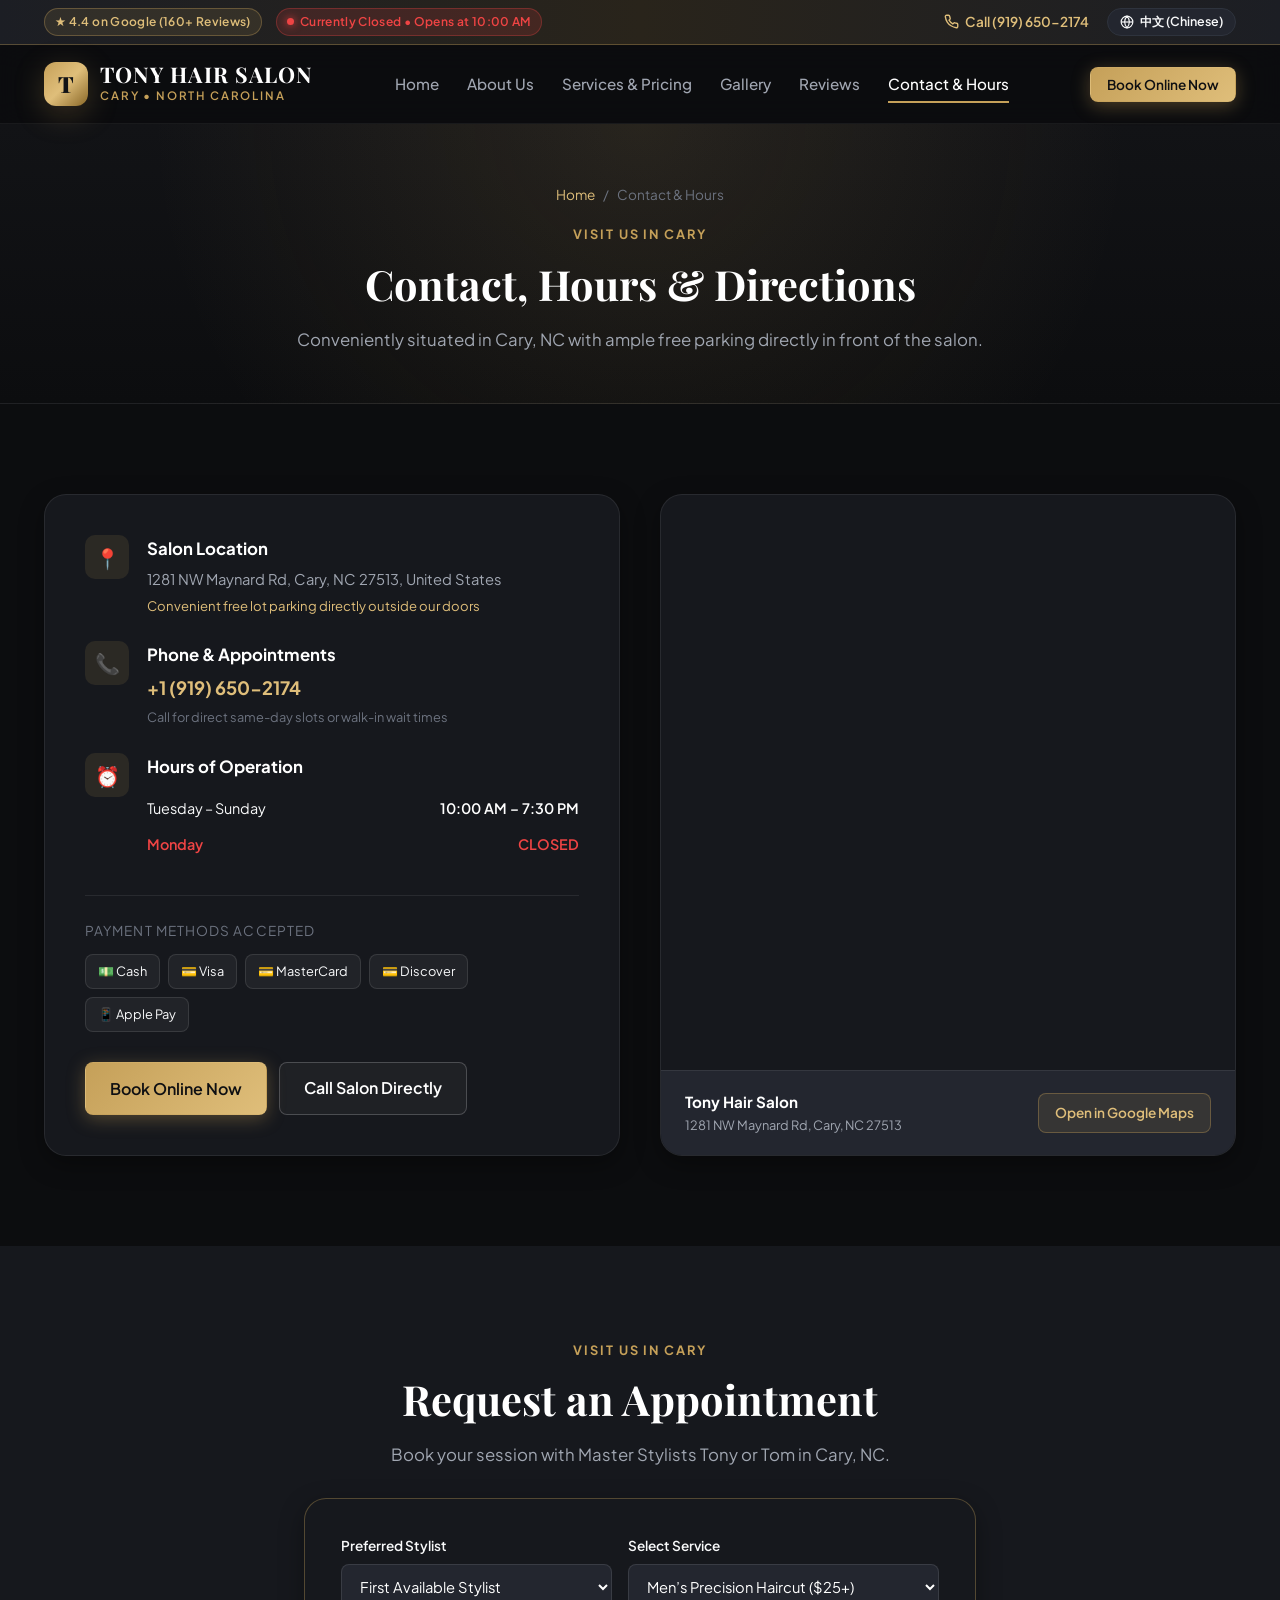
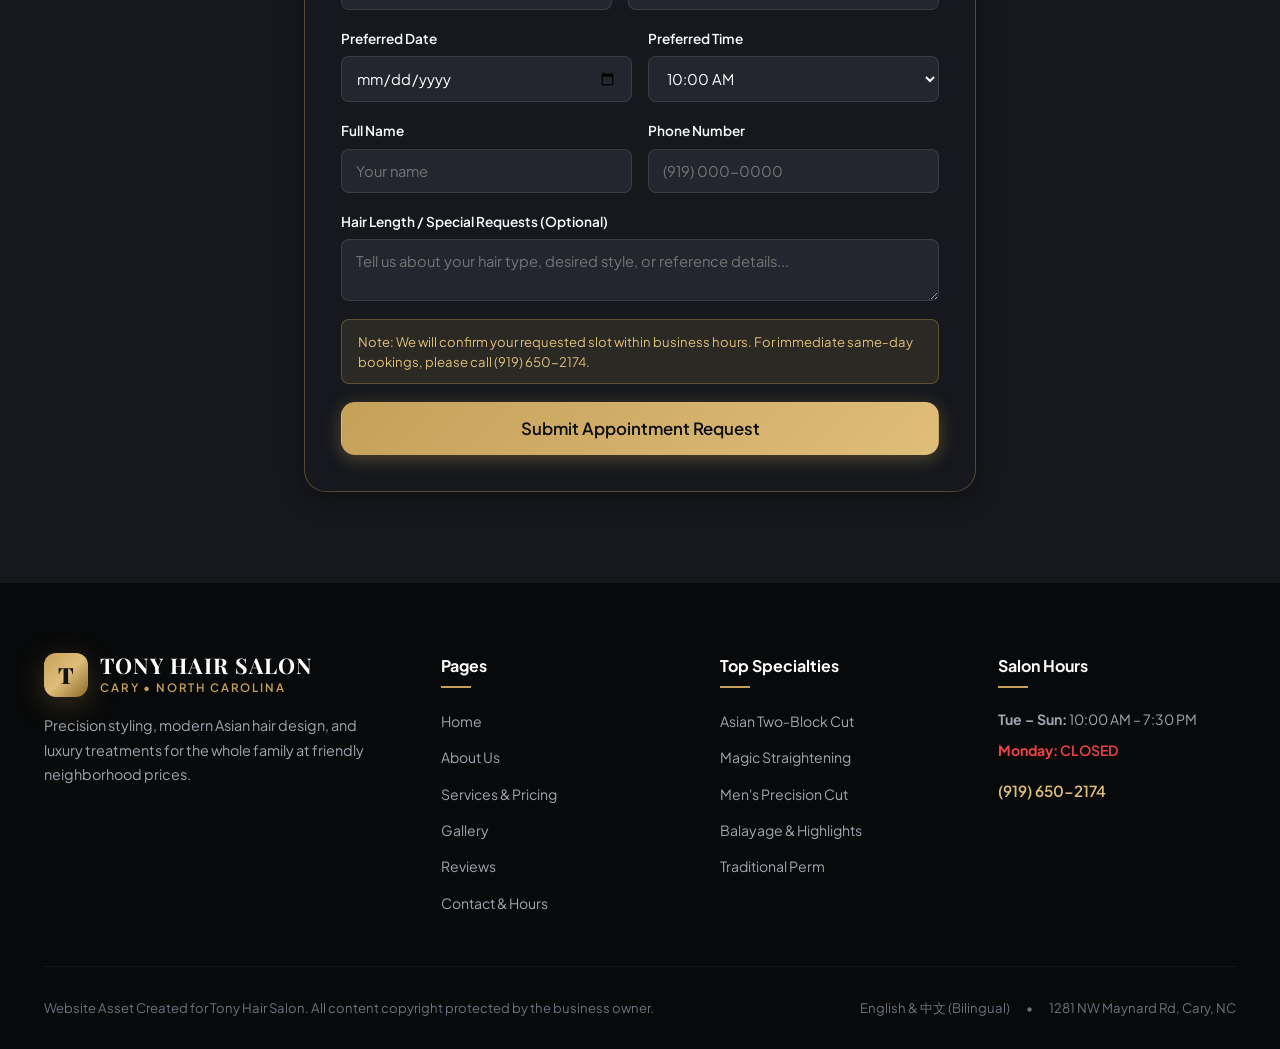
==== contact.html @ cad19a23 "feat: complete multi-page bilingual website with clean URLs, 3D social proof, and 158 Google reviews" ====
<!DOCTYPE html>
<html lang="en">
<head>
  <meta charset="UTF-8">
  <meta name="viewport" content="width=device-width, initial-scale=1.0, maximum-scale=5.0">
  <title>Contact, Hours & Directions | Tony Hair Salon | Cary, NC | 联系我们</title>
  <meta name="description" content="Visit Tony Hair Salon at 1281 NW Maynard Rd, Cary, NC. Open Tuesday-Sunday 10am-7:30pm. Interactive map, phone (919) 650-2174, directions and booking.">
  <link rel="icon" href="data:image/svg+xml,<svg xmlns='http://www.w3.org/2000/svg' viewBox='0 0 100 100'><rect width='100' height='100' rx='22' fill='%23121316'/><text x='50%' y='64%' font-family='Georgia, serif' font-size='56' font-weight='bold' fill='%23c5a059' text-anchor='middle'>T</text></svg>">
  <link rel="preconnect" href="https://fonts.googleapis.com">
  <link rel="preconnect" href="https://fonts.gstatic.com" crossorigin>
  <link href="https://fonts.googleapis.com/css2?family=Playfair+Display:ital,wght@0,600;0,700;0,800;1,600&family=Plus+Jakarta+Sans:wght@400;500;600;700;800&display=swap" rel="stylesheet">
  <link rel="stylesheet" href="styles.css">
</head>
<body>

  <!-- Top Announcement Bar -->
  <aside class="announcement-bar" aria-label="Business Announcements and Live Status">
    <div class="container announcement-content">
      <div class="announcement-left">
        <a href="reviews" class="badge-pill badge-gold" data-i18n="top_badge">★ 4.4 on Google (160+ Reviews)</a>
        <span id="liveHoursBadge" class="badge-pill badge-open">
          <span class="status-dot"></span> <span data-i18n="status_open">Open Today until 7:30 PM</span>
        </span>
      </div>
      <div class="announcement-right">
        <a href="tel:9196502174" class="phone-quicklink">
          <svg width="15" height="15" viewBox="0 0 24 24" fill="none" stroke="currentColor" stroke-width="2.2"><path d="M22 16.92v3a2 2 0 0 1-2.18 2 19.79 19.79 0 0 1-8.63-3.07 19.5 19.5 0 0 1-6-6 19.79 19.79 0 0 1-3.07-8.67A2 2 0 0 1 4.11 2h3a2 2 0 0 1 2 1.72 12.84 12.84 0 0 0 .7 2.81 2 2 0 0 1-.45 2.11L8.09 9.91a16 16 0 0 0 6 6l1.27-1.27a2 2 0 0 1 2.11-.45 12.84 12.84 0 0 0 2.81.7A2 2 0 0 1 22 16.92z"></path></svg>
          <span data-i18n="call_us">Call (919) 650-2174</span>
        </a>
        <button id="langToggleBtn" class="lang-switch" aria-label="Switch Language Between English and Chinese">
          <svg width="14" height="14" viewBox="0 0 24 24" fill="none" stroke="currentColor" stroke-width="2"><circle cx="12" cy="12" r="10"></circle><line x1="2" y1="12" x2="22" y2="12"></line><path d="M12 2a15.3 15.3 0 0 1 4 10 15.3 15.3 0 0 1-4 10 15.3 15.3 0 0 1-4-10 15.3 15.3 0 0 1 4-10z"></path></svg>
          <span data-i18n="lang_btn">中文 (Chinese)</span>
        </button>
      </div>
    </div>
  </aside>

  <!-- Site Header -->
  <header class="site-header">
    <div class="container header-inner">
      <a href="/" class="logo" aria-label="Tony Hair Salon Homepage">
        <div class="logo-symbol">T</div>
        <div class="logo-text">
          <span class="logo-title">Tony Hair Salon</span>
          <span>Cary • North Carolina</span>
        </div>
      </a>

      <nav id="mainNav" class="main-nav" aria-label="Main Navigation">
        <a href="/" class="nav-link" data-i18n="nav_home">Home</a>
        <a href="about" class="nav-link" data-i18n="nav_about">About Us</a>
        <a href="services" class="nav-link" data-i18n="nav_services">Services & Pricing</a>
        <a href="gallery" class="nav-link" data-i18n="nav_gallery">Gallery</a>
        <a href="reviews" class="nav-link" data-i18n="nav_reviews">Reviews</a>
        <a href="contact" class="nav-link current" data-i18n="nav_contact">Contact & Hours</a>
      </nav>

      <div class="header-actions">
        <button class="btn btn-primary btn-sm" onclick="openBookingModal()" data-i18n="btn_book_online">
          Book Online Now
        </button>
        <button id="mobileToggleBtn" class="mobile-toggle" aria-label="Toggle Mobile Menu">
          <svg width="24" height="24" viewBox="0 0 24 24" fill="none" stroke="currentColor" stroke-width="2"><line x1="3" y1="12" x2="21" y2="12"></line><line x1="3" y1="6" x2="21" y2="6"></line><line x1="3" y1="18" x2="21" y2="18"></line></svg>
        </button>
      </div>
    </div>
  </header>

  <!-- Page Hero Header -->
  <section class="page-hero">
    <div class="container">
      <div class="breadcrumbs">
        <a href="/" data-i18n="nav_home">Home</a>
        <span>/</span>
        <span data-i18n="nav_contact">Contact & Hours</span>
      </div>
      <span class="section-tag" data-i18n="contact_tag">Visit Us in Cary</span>
      <h1 class="section-title" data-i18n="contact_title">Contact, Hours & Directions</h1>
      <p class="section-desc" style="max-width: 720px; margin: 0 auto;" data-i18n="contact_desc">
        Conveniently situated in Cary, NC with ample free parking directly in front of the salon.
      </p>
    </div>
  </section>

  <!-- Main Contact & Directions Section -->
  <section class="section">
    <div class="container">
      <div class="contact-grid">
        <!-- Contact Details Card -->
        <div class="contact-card">
          <div>
            <div class="contact-info-list">
              <!-- Location -->
              <div class="contact-info-item">
                <div class="contact-info-icon">📍</div>
                <div class="contact-info-details">
                  <h4 data-i18n="loc_address_title">Salon Location</h4>
                  <p data-i18n="loc_address_val">1281 NW Maynard Rd, Cary, NC 27513, United States</p>
                  <p style="font-size: 0.82rem; color: var(--accent-gold-light); margin-top: 4px;">Convenient free lot parking directly outside our doors</p>
                </div>
              </div>

              <!-- Phone -->
              <div class="contact-info-item">
                <div class="contact-info-icon">📞</div>
                <div class="contact-info-details">
                  <h4 data-i18n="loc_phone_title">Phone & Appointments</h4>
                  <p><a href="tel:9196502174" style="color: var(--accent-gold-light); font-weight: 700; font-size: 1.15rem;">+1 (919) 650-2174</a></p>
                  <span style="font-size: 0.8rem; color: var(--text-muted);">Call for direct same-day slots or walk-in wait times</span>
                </div>
              </div>

              <!-- Hours of Operation -->
              <div class="contact-info-item">
                <div class="contact-info-icon">⏰</div>
                <div class="contact-info-details" style="width: 100%;">
                  <h4 data-i18n="loc_hours_title">Hours of Operation</h4>
                  <table class="hours-table">
                    <tr>
                      <td>Tuesday – Sunday</td>
                      <td>10:00 AM – 7:30 PM</td>
                    </tr>
                    <tr>
                      <td style="color: #ef4444; font-weight: 600;">Monday</td>
                      <td style="color: #ef4444; font-weight: 600;">CLOSED</td>
                    </tr>
                  </table>
                </div>
              </div>
            </div>

            <!-- Payment Methods Accepted -->
            <div class="payment-methods">
              <div class="payment-methods-title" data-i18n="loc_payment_title">Payment Methods Accepted</div>
              <div class="payment-badges">
                <span class="pay-badge">💵 Cash</span>
                <span class="pay-badge">💳 Visa</span>
                <span class="pay-badge">💳 MasterCard</span>
                <span class="pay-badge">💳 Discover</span>
                <span class="pay-badge">📱 Apple Pay</span>
              </div>
            </div>
          </div>

          <div style="margin-top: 30px; display: flex; gap: 12px; flex-wrap: wrap;">
            <button class="btn btn-primary" onclick="openBookingModal()" data-i18n="btn_book_online">
              Book Online Now
            </button>
            <a href="tel:9196502174" class="btn btn-outline" data-i18n="btn_call_direct">
              Call Salon Directly
            </a>
          </div>
        </div>

        <!-- Embedded Interactive Google Map -->
        <div class="map-card">
          <div class="map-frame-wrapper">
            <iframe 
              src="https://maps.google.com/maps?q=1281+NW+Maynard+Rd,+Cary,+NC+27513&t=&z=15&ie=UTF8&iwloc=&output=embed" 
              title="Tony Hair Salon Location Map in Cary, NC"
              loading="lazy"
              allowfullscreen
            ></iframe>
          </div>
          <div class="map-action-bar">
            <div>
              <strong style="color: #fff; font-size: 0.95rem;">Tony Hair Salon</strong>
              <div style="font-size: 0.8rem; color: var(--text-secondary);">1281 NW Maynard Rd, Cary, NC 27513</div>
            </div>
            <a 
              href="https://www.google.com/maps/dir/?api=1&destination=Tony+Hair+Salon+1281+NW+Maynard+Rd+Cary+NC+27513" 
              target="_blank" 
              rel="noopener noreferrer" 
              class="btn btn-outline-gold btn-sm"
              data-i18n="btn_get_directions"
            >
              Open in Google Maps
            </a>
          </div>
        </div>
      </div>
    </div>
  </section>

  <!-- Embedded Booking Form on Contact Page -->
  <section class="section section-alt">
    <div class="container" style="max-width: 720px;">
      <div class="section-header" style="margin-bottom: 30px;">
        <span class="section-tag" data-i18n="contact_tag">Direct Booking</span>
        <h2 class="section-title" data-i18n="modal_title">Request an Appointment</h2>
        <p class="section-desc" data-i18n="modal_subtitle">Book your session with Master Stylists Tony or Tom in Cary, NC.</p>
      </div>

      <div style="background: var(--bg-card); border: 1px solid var(--accent-gold-border); border-radius: var(--radius-lg); padding: 36px; box-shadow: var(--shadow-md);">
        <form id="contactBookingForm" class="booking-form" onsubmit="event.preventDefault(); showToast('Appointment request received! We will confirm by phone.'); this.reset();">
          <div class="form-row">
            <div class="form-group">
              <label class="form-label" data-i18n="label_stylist">Preferred Stylist</label>
              <select class="form-control">
                <option value="any" data-i18n="opt_any_stylist">First Available Stylist</option>
                <option value="tony">Tony (Founder & Master Stylist)</option>
                <option value="tom">Tom (Senior Master Stylist)</option>
              </select>
            </div>

            <div class="form-group">
              <label class="form-label" data-i18n="label_service">Select Service</label>
              <select class="form-control" required>
                <option value="mens-haircut">Men’s Precision Haircut ($25+)</option>
                <option value="womens-haircut">Women’s Designer Cut & Style ($35+)</option>
                <option value="shampoo-blowout">Shampoo, Condition & Blowout ($45)</option>
                <option value="kids-haircut">Kids Haircut ($20+)</option>
                <option value="all-over-color">Single-Process All-Over Color ($75+)</option>
                <option value="partial-highlights">Partial Highlights ($85+)</option>
                <option value="full-highlights">Full Highlights / Balayage ($120+)</option>
                <option value="traditional-perm">Traditional Perm Treatment ($80+)</option>
                <option value="magic-straightening">Magic Straightening ($150+)</option>
              </select>
            </div>
          </div>

          <div class="form-row">
            <div class="form-group">
              <label class="form-label" data-i18n="label_date">Preferred Date</label>
              <input type="date" class="form-control" required>
            </div>

            <div class="form-group">
              <label class="form-label" data-i18n="label_time">Preferred Time</label>
              <select class="form-control" required>
                <option value="10:00 AM">10:00 AM</option>
                <option value="10:30 AM">10:30 AM</option>
                <option value="11:00 AM">11:00 AM</option>
                <option value="11:30 AM">11:30 AM</option>
                <option value="12:00 PM">12:00 PM</option>
                <option value="12:30 PM">12:30 PM</option>
                <option value="1:00 PM">1:00 PM</option>
                <option value="1:30 PM">1:30 PM</option>
                <option value="2:00 PM">2:00 PM</option>
                <option value="2:30 PM">2:30 PM</option>
                <option value="3:00 PM">3:00 PM</option>
                <option value="3:30 PM">3:30 PM</option>
                <option value="4:00 PM">4:00 PM</option>
                <option value="4:30 PM">4:30 PM</option>
                <option value="5:00 PM">5:00 PM</option>
                <option value="5:30 PM">5:30 PM</option>
                <option value="6:00 PM">6:00 PM</option>
                <option value="6:30 PM">6:30 PM</option>
              </select>
            </div>
          </div>

          <div class="form-row">
            <div class="form-group">
              <label class="form-label" data-i18n="label_name">Full Name</label>
              <input type="text" class="form-control" placeholder="Your name" required>
            </div>

            <div class="form-group">
              <label class="form-label" data-i18n="label_phone">Phone Number</label>
              <input type="tel" class="form-control" placeholder="(919) 000-0000" required>
            </div>
          </div>

          <div class="form-group">
            <label class="form-label" data-i18n="label_notes">Hair Length / Special Requests (Optional)</label>
            <textarea class="form-control" rows="2" placeholder="Tell us about your hair type, desired style, or reference details..."></textarea>
          </div>

          <div class="booking-notice" data-i18n="booking_callout">
            Note: We will confirm your requested slot within business hours. For immediate same-day bookings, please call (919) 650-2174.
          </div>

          <button type="submit" class="btn btn-primary btn-lg" style="width: 100%;" data-i18n="btn_submit_booking">
            Submit Appointment Request
          </button>
        </form>
      </div>
    </div>
  </section>

  <!-- Site Footer -->
  <footer class="site-footer">
    <div class="container">
      <div class="footer-top">
        <div class="footer-brand">
          <div class="logo">
            <div class="logo-symbol">T</div>
            <div class="logo-text">
              <span class="logo-title">Tony Hair Salon</span>
              <span>Cary • North Carolina</span>
            </div>
          </div>
          <p>
            Precision styling, modern Asian hair design, and luxury treatments for the whole family at friendly neighborhood prices.
          </p>
        </div>

        <div class="footer-col">
          <h4>Pages</h4>
          <ul class="footer-links">
            <li><a href="/" data-i18n="nav_home">Home</a></li>
            <li><a href="about" data-i18n="nav_about">About Us</a></li>
            <li><a href="services" data-i18n="nav_services">Services & Pricing</a></li>
            <li><a href="gallery" data-i18n="nav_gallery">Gallery</a></li>
            <li><a href="reviews" data-i18n="nav_reviews">Reviews</a></li>
            <li><a href="contact" data-i18n="nav_contact">Contact & Hours</a></li>
          </ul>
        </div>

        <div class="footer-col">
          <h4>Top Specialties</h4>
          <ul class="footer-links">
            <li><a href="services">Asian Two-Block Cut</a></li>
            <li><a href="services">Magic Straightening</a></li>
            <li><a href="services">Men's Precision Cut</a></li>
            <li><a href="services">Balayage & Highlights</a></li>
            <li><a href="services">Traditional Perm</a></li>
          </ul>
        </div>

        <div class="footer-col">
          <h4>Salon Hours</h4>
          <p style="font-size: 0.88rem; color: var(--text-secondary); margin-bottom: 8px;">
            <strong>Tue – Sun:</strong> 10:00 AM – 7:30 PM
          </p>
          <p style="font-size: 0.88rem; color: #ef4444; font-weight: 600; margin-bottom: 16px;">
            <strong>Monday:</strong> CLOSED
          </p>
          <a href="tel:9196502174" class="phone-quicklink" style="font-size: 0.95rem;">
            (919) 650-2174
          </a>
        </div>
      </div>

      <div class="footer-bottom">
        <div>
          Website Asset Created for Tony Hair Salon. All content copyright protected by the business owner.
        </div>
        <div style="display: flex; gap: 16px;">
          <span>English & 中文 (Bilingual)</span>
          <span>•</span>
          <span>1281 NW Maynard Rd, Cary, NC</span>
        </div>
      </div>
    </div>
  </footer>

  <!-- Mobile Action Bar -->
  <aside class="mobile-action-bar">
    <div class="mobile-action-inner">
      <a href="tel:9196502174" class="mobile-btn mobile-btn-call">
        <svg width="18" height="18" viewBox="0 0 24 24" fill="none" stroke="currentColor" stroke-width="2.2"><path d="M22 16.92v3a2 2 0 0 1-2.18 2 19.79 19.79 0 0 1-8.63-3.07 19.5 19.5 0 0 1-6-6 19.79 19.79 0 0 1-3.07-8.67A2 2 0 0 1 4.11 2h3a2 2 0 0 1 2 1.72 12.84 12.84 0 0 0 .7 2.81 2 2 0 0 1-.45 2.11L8.09 9.91a16 16 0 0 0 6 6l1.27-1.27a2 2 0 0 1 2.11-.45 12.84 12.84 0 0 0 2.81.7A2 2 0 0 1 22 16.92z"></path></svg>
        <span data-i18n="mob_call">Call Us</span>
      </a>
      <button class="mobile-btn mobile-btn-book" onclick="openBookingModal()">
        <svg width="18" height="18" viewBox="0 0 24 24" fill="none" stroke="currentColor" stroke-width="2.5"><rect x="3" y="4" width="18" height="18" rx="2" ry="2"></rect><line x1="16" y1="2" x2="16" y2="6"></line><line x1="8" y1="2" x2="8" y2="6"></line><line x1="3" y1="10" x2="21" y2="10"></line></svg>
        <span data-i18n="mob_book">Book Now</span>
      </button>
      <a href="https://www.google.com/maps/dir/?api=1&destination=Tony+Hair+Salon+1281+NW+Maynard+Rd+Cary+NC+27513" target="_blank" rel="noopener noreferrer" class="mobile-btn mobile-btn-dir">
        <svg width="18" height="18" viewBox="0 0 24 24" fill="none" stroke="currentColor" stroke-width="2.2"><polygon points="3 11 22 2 13 21 11 13 3 11"></polygon></svg>
        <span data-i18n="mob_maps">Directions</span>
      </a>
    </div>
  </aside>

  <!-- Booking Modal -->
  <div id="bookingModal" class="modal-backdrop" role="dialog" aria-modal="true" aria-labelledby="modalTitle">
    <div class="modal-container">
      <button id="bookingModalClose" class="modal-close-btn" aria-label="Close modal">✕</button>
      <div class="modal-header">
        <h3 id="modalTitle" class="modal-title" data-i18n="modal_title">Request an Appointment</h3>
        <p class="modal-subtitle" data-i18n="modal_subtitle">Book your session with Master Stylists Tony or Tom in Cary, NC.</p>
      </div>

      <form id="bookingForm" class="booking-form">
        <div class="form-row">
          <div class="form-group">
            <label class="form-label" for="bookingStylist" data-i18n="label_stylist">Preferred Stylist</label>
            <select id="bookingStylist" class="form-control">
              <option value="any" data-i18n="opt_any_stylist">First Available Stylist</option>
              <option value="tony">Tony (Founder & Master Stylist)</option>
              <option value="tom">Tom (Senior Master Stylist)</option>
            </select>
          </div>

          <div class="form-group">
            <label class="form-label" for="bookingService" data-i18n="label_service">Select Service</label>
            <select id="bookingService" class="form-control" required></select>
          </div>
        </div>

        <div class="form-row">
          <div class="form-group">
            <label class="form-label" for="bookingDate" data-i18n="label_date">Preferred Date</label>
            <input type="date" id="bookingDate" class="form-control" required>
          </div>

          <div class="form-group">
            <label class="form-label" for="bookingTime" data-i18n="label_time">Preferred Time</label>
            <select id="bookingTime" class="form-control" required>
              <option value="10:00 AM">10:00 AM</option>
              <option value="10:30 AM">10:30 AM</option>
              <option value="11:00 AM">11:00 AM</option>
              <option value="11:30 AM">11:30 AM</option>
              <option value="12:00 PM">12:00 PM</option>
              <option value="12:30 PM">12:30 PM</option>
              <option value="1:00 PM">1:00 PM</option>
              <option value="1:30 PM">1:30 PM</option>
              <option value="2:00 PM">2:00 PM</option>
              <option value="2:30 PM">2:30 PM</option>
              <option value="3:00 PM">3:00 PM</option>
              <option value="3:30 PM">3:30 PM</option>
              <option value="4:00 PM">4:00 PM</option>
              <option value="4:30 PM">4:30 PM</option>
              <option value="5:00 PM">5:00 PM</option>
              <option value="5:30 PM">5:30 PM</option>
              <option value="6:00 PM">6:00 PM</option>
              <option value="6:30 PM">6:30 PM</option>
            </select>
          </div>
        </div>

        <div class="form-row">
          <div class="form-group">
            <label class="form-label" for="bookingName" data-i18n="label_name">Full Name</label>
            <input type="text" id="bookingName" class="form-control" placeholder="Your name" required>
          </div>

          <div class="form-group">
            <label class="form-label" for="bookingPhone" data-i18n="label_phone">Phone Number</label>
            <input type="tel" id="bookingPhone" class="form-control" placeholder="(919) 000-0000" required>
          </div>
        </div>

        <div class="form-group">
          <label class="form-label" for="bookingNotes" data-i18n="label_notes">Hair Length / Special Requests (Optional)</label>
          <textarea id="bookingNotes" class="form-control" rows="2" placeholder="Tell us about your hair type, desired style, or reference details..."></textarea>
        </div>

        <div class="booking-notice" data-i18n="booking_callout">
          Note: We will confirm your requested slot within business hours. For immediate same-day bookings, please call (919) 650-2174.
        </div>

        <button type="submit" class="btn btn-primary btn-lg" style="width: 100%;" data-i18n="btn_submit_booking">
          Submit Appointment Request
        </button>
      </form>
    </div>
  </div>

  <script src="script.js"></script>
</body>
</html>
---- styles.css ----
/* ==========================================================================
   TONY HAIR SALON - Cary, North Carolina
   Premium Luxury Styling & Responsive Stylesheet
   Multi-Page Support with 3D Floating/Rotating Loop & Marquee Reviews
   ========================================================================== */

:root {
  /* Color Palette */
  --primary: #121316;
  --primary-light: #1c1e24;
  --primary-card: #23262f;
  --primary-border: #2e333d;
  
  --accent-gold: #c5a059;
  --accent-gold-light: #dfbe7a;
  --accent-gold-dark: #a27f3b;
  --accent-gold-bg: rgba(197, 160, 89, 0.12);
  --accent-gold-border: rgba(197, 160, 89, 0.35);

  --text-primary: #f8f9fa;
  --text-secondary: #a0a6b1;
  --text-muted: #6c727f;
  
  --bg-dark: #0c0d0f;
  --bg-card: #16181d;
  --bg-card-hover: #1e2128;
  --bg-light: #ffffff;
  --bg-light-soft: #f4f5f7;

  --success: #10b981;
  --success-bg: rgba(16, 185, 129, 0.15);
  --danger: #ef4444;
  --danger-bg: rgba(239, 68, 68, 0.15);

  /* Typography */
  --font-serif: 'Playfair Display', Georgia, serif;
  --font-sans: 'Plus Jakarta Sans', -apple-system, BlinkMacSystemFont, 'Segoe UI', Roboto, Helvetica, Arial, sans-serif;

  /* Shadows & Elevations */
  --shadow-sm: 0 2px 8px rgba(0, 0, 0, 0.25);
  --shadow-md: 0 8px 24px rgba(0, 0, 0, 0.35);
  --shadow-lg: 0 16px 40px rgba(0, 0, 0, 0.45);
  --shadow-gold: 0 8px 30px rgba(197, 160, 89, 0.25);
  --shadow-gold-lg: 0 16px 50px rgba(197, 160, 89, 0.35);

  /* Layout */
  --max-width: 1240px;
  --radius-sm: 8px;
  --radius-md: 14px;
  --radius-lg: 22px;
  --radius-full: 9999px;
  --transition: all 0.3s cubic-bezier(0.25, 0.8, 0.25, 1);
}

/* Base & Reset */
*, *::before, *::after {
  box-sizing: border-box;
  margin: 0;
  padding: 0;
}

html {
  scroll-behavior: smooth;
  font-size: 16px;
  text-size-adjust: 100%;
}

body {
  font-family: var(--font-sans);
  background-color: var(--bg-dark);
  color: var(--text-primary);
  line-height: 1.65;
  -webkit-font-smoothing: antialiased;
  -moz-osx-font-smoothing: grayscale;
  overflow-x: hidden;
}

img {
  max-width: 100%;
  height: auto;
  display: block;
}

a {
  color: inherit;
  text-decoration: none;
  transition: var(--transition);
}

button, input, select, textarea {
  font-family: inherit;
  font-size: inherit;
}

.container {
  width: 100%;
  max-width: var(--max-width);
  margin: 0 auto;
  padding: 0 24px;
}

/* Top Announcement Bar */
.announcement-bar {
  background: linear-gradient(90deg, #1c1e24 0%, #29241b 50%, #1c1e24 100%);
  border-bottom: 1px solid var(--accent-gold-border);
  padding: 8px 0;
  font-size: 0.85rem;
  color: var(--text-secondary);
}

.announcement-content {
  display: flex;
  justify-content: space-between;
  align-items: center;
  flex-wrap: wrap;
  gap: 12px;
}

.announcement-left {
  display: flex;
  align-items: center;
  gap: 14px;
}

.badge-pill {
  display: inline-flex;
  align-items: center;
  gap: 6px;
  padding: 3px 10px;
  border-radius: var(--radius-full);
  font-size: 0.75rem;
  font-weight: 600;
  letter-spacing: 0.03em;
}

.badge-gold {
  background-color: var(--accent-gold-bg);
  color: var(--accent-gold-light);
  border: 1px solid var(--accent-gold-border);
}

.badge-open {
  background-color: var(--success-bg);
  color: var(--success);
  border: 1px solid rgba(16, 185, 129, 0.3);
}

.badge-closed {
  background-color: var(--danger-bg);
  color: var(--danger);
  border: 1px solid rgba(239, 68, 68, 0.3);
}

.status-dot {
  width: 7px;
  height: 7px;
  border-radius: 50%;
  background-color: currentColor;
  box-shadow: 0 0 8px currentColor;
  display: inline-block;
  animation: pulse 2s infinite;
}

@keyframes pulse {
  0% { transform: scale(0.95); opacity: 0.8; }
  50% { transform: scale(1.2); opacity: 1; }
  100% { transform: scale(0.95); opacity: 0.8; }
}

.announcement-right {
  display: flex;
  align-items: center;
  gap: 18px;
}

.phone-quicklink {
  color: var(--accent-gold-light);
  font-weight: 600;
  display: inline-flex;
  align-items: center;
  gap: 6px;
}

.phone-quicklink:hover {
  color: #fff;
}

/* Language Toggle Button */
.lang-switch {
  background: var(--primary-card);
  border: 1px solid var(--primary-border);
  color: var(--text-primary);
  padding: 4px 12px;
  border-radius: var(--radius-full);
  cursor: pointer;
  display: inline-flex;
  align-items: center;
  gap: 6px;
  font-size: 0.78rem;
  font-weight: 600;
  transition: var(--transition);
}

.lang-switch:hover {
  border-color: var(--accent-gold);
  background: var(--accent-gold-bg);
  color: var(--accent-gold-light);
}

/* Site Header & Navigation */
.site-header {
  position: sticky;
  top: 0;
  z-index: 1000;
  background: rgba(12, 13, 15, 0.92);
  backdrop-filter: blur(14px);
  -webkit-backdrop-filter: blur(14px);
  border-bottom: 1px solid rgba(255, 255, 255, 0.06);
  transition: var(--transition);
}

.header-inner {
  display: flex;
  justify-content: space-between;
  align-items: center;
  height: 78px;
}

.logo {
  display: flex;
  align-items: center;
  gap: 12px;
}

.logo-symbol {
  width: 44px;
  height: 44px;
  background: linear-gradient(135deg, #c5a059 0%, #dfbe7a 50%, #8a6828 100%);
  border-radius: 12px;
  display: flex;
  align-items: center;
  justify-content: center;
  color: #121316;
  font-family: var(--font-serif);
  font-weight: 900;
  font-size: 1.4rem;
  box-shadow: var(--shadow-gold);
}

.logo-text h1, .logo-text .logo-title {
  font-family: var(--font-serif);
  font-size: 1.35rem;
  font-weight: 700;
  letter-spacing: 0.05em;
  color: #ffffff;
  line-height: 1.1;
  text-transform: uppercase;
}

.logo-text span {
  font-size: 0.72rem;
  text-transform: uppercase;
  letter-spacing: 0.16em;
  color: var(--accent-gold);
  font-weight: 600;
  display: block;
}

.main-nav {
  display: flex;
  align-items: center;
  gap: 28px;
}

.nav-link {
  color: var(--text-secondary);
  font-weight: 500;
  font-size: 0.95rem;
  position: relative;
  padding: 6px 0;
}

.nav-link:hover, .nav-link.current {
  color: #ffffff;
}

.nav-link::after {
  content: '';
  position: absolute;
  bottom: 0;
  left: 0;
  width: 0;
  height: 2px;
  background: var(--accent-gold);
  transition: var(--transition);
}

.nav-link:hover::after, .nav-link.current::after {
  width: 100%;
}

.header-actions {
  display: flex;
  align-items: center;
  gap: 14px;
}

.mobile-toggle {
  display: none;
  background: transparent;
  border: none;
  color: var(--text-primary);
  font-size: 1.5rem;
  cursor: pointer;
  padding: 8px;
}

/* Buttons */
.btn {
  display: inline-flex;
  align-items: center;
  justify-content: center;
  gap: 8px;
  font-weight: 600;
  padding: 12px 24px;
  border-radius: var(--radius-sm);
  cursor: pointer;
  transition: var(--transition);
  text-align: center;
  border: 1px solid transparent;
  white-space: nowrap;
}

.btn-primary {
  background: linear-gradient(135deg, #c5a059 0%, #dfbe7a 100%);
  color: #0e0f12;
  box-shadow: 0 4px 18px rgba(197, 160, 89, 0.35);
}

.btn-primary:hover {
  background: linear-gradient(135deg, #dfbe7a 0%, #c5a059 100%);
  transform: translateY(-2px);
  box-shadow: 0 6px 24px rgba(197, 160, 89, 0.5);
}

.btn-outline {
  background: rgba(255, 255, 255, 0.04);
  color: #ffffff;
  border-color: rgba(255, 255, 255, 0.2);
}

.btn-outline:hover {
  background: rgba(255, 255, 255, 0.1);
  border-color: var(--accent-gold);
  color: var(--accent-gold-light);
  transform: translateY(-2px);
}

.btn-outline-gold {
  background: var(--accent-gold-bg);
  color: var(--accent-gold-light);
  border-color: var(--accent-gold-border);
}

.btn-outline-gold:hover {
  background: var(--accent-gold);
  color: #121316;
  border-color: var(--accent-gold);
  transform: translateY(-2px);
}

.btn-sm {
  padding: 8px 16px;
  font-size: 0.85rem;
}

.btn-lg {
  padding: 15px 32px;
  font-size: 1.05rem;
  border-radius: var(--radius-md);
}

/* Page Hero Header (For Subpages) */
.page-hero {
  padding: 60px 0 50px;
  background: radial-gradient(circle at 50% 0%, rgba(197, 160, 89, 0.12) 0%, transparent 70%),
              linear-gradient(180deg, #121316 0%, #0c0d0f 100%);
  border-bottom: 1px solid rgba(255, 255, 255, 0.06);
  text-align: center;
}

.breadcrumbs {
  display: flex;
  justify-content: center;
  align-items: center;
  gap: 8px;
  font-size: 0.85rem;
  color: var(--text-muted);
  margin-bottom: 14px;
}

.breadcrumbs a {
  color: var(--accent-gold-light);
}

.breadcrumbs a:hover {
  text-decoration: underline;
}

/* Hero Section (Homepage) */
.hero-section {
  position: relative;
  min-height: 85vh;
  display: flex;
  align-items: center;
  padding: 80px 0 100px;
  background: radial-gradient(circle at 80% 20%, rgba(197, 160, 89, 0.12) 0%, transparent 60%),
              radial-gradient(circle at 10% 80%, rgba(28, 30, 36, 0.8) 0%, transparent 50%),
              #0c0d0f;
  overflow: hidden;
}

.hero-grid {
  display: grid;
  grid-template-columns: 1.15fr 0.85fr;
  align-items: center;
  gap: 50px;
}

.hero-content {
  position: relative;
  z-index: 2;
}

.hero-badge-wrap {
  display: flex;
  flex-wrap: wrap;
  gap: 12px;
  align-items: center;
  margin-bottom: 24px;
}

.google-rating-pill {
  display: inline-flex;
  align-items: center;
  gap: 8px;
  background: rgba(255, 255, 255, 0.05);
  border: 1px solid rgba(255, 255, 255, 0.12);
  padding: 6px 14px;
  border-radius: var(--radius-full);
  font-size: 0.85rem;
}

.stars {
  color: #ffb800;
  display: inline-flex;
  letter-spacing: 1px;
}

.hero-title {
  font-family: var(--font-serif);
  font-size: 3.5rem;
  line-height: 1.15;
  font-weight: 800;
  color: #ffffff;
  margin-bottom: 20px;
  letter-spacing: -0.01em;
}

.hero-title .text-gold {
  background: linear-gradient(135deg, #dfbe7a 0%, #c5a059 100%);
  -webkit-background-clip: text;
  -webkit-text-fill-color: transparent;
}

.hero-subtitle {
  font-size: 1.2rem;
  color: var(--text-secondary);
  line-height: 1.7;
  margin-bottom: 36px;
  max-width: 580px;
}

.hero-cta-group {
  display: flex;
  flex-wrap: wrap;
  gap: 16px;
  align-items: center;
  margin-bottom: 40px;
}

.hero-meta-strip {
  display: flex;
  flex-wrap: wrap;
  align-items: center;
  gap: 24px;
  padding-top: 24px;
  border-top: 1px solid rgba(255, 255, 255, 0.08);
}

.meta-item {
  display: flex;
  align-items: center;
  gap: 10px;
  font-size: 0.88rem;
  color: var(--text-secondary);
}

.meta-item-icon {
  color: var(--accent-gold);
  font-size: 1.1rem;
}

.hero-visual {
  position: relative;
  z-index: 1;
}

.hero-image-stack {
  position: relative;
  padding: 20px;
}

.hero-image-main {
  width: 100%;
  height: 480px;
  object-fit: cover;
  border-radius: var(--radius-lg);
  border: 1px solid rgba(255, 255, 255, 0.1);
  box-shadow: var(--shadow-lg);
}

.hero-floating-card {
  position: absolute;
  bottom: 0px;
  left: -20px;
  background: rgba(22, 24, 29, 0.95);
  backdrop-filter: blur(16px);
  border: 1px solid var(--accent-gold-border);
  padding: 16px 20px;
  border-radius: var(--radius-md);
  box-shadow: var(--shadow-md);
  display: flex;
  align-items: center;
  gap: 14px;
}

.floating-icon {
  width: 44px;
  height: 44px;
  background: var(--accent-gold-bg);
  color: var(--accent-gold-light);
  border-radius: 10px;
  display: flex;
  align-items: center;
  justify-content: center;
  font-size: 1.3rem;
}

.floating-text h4 {
  font-size: 0.95rem;
  font-weight: 700;
  color: #ffffff;
}

.floating-text p {
  font-size: 0.8rem;
  color: var(--text-secondary);
}

/* Military Discount Banner Strip */
.military-strip {
  background: linear-gradient(90deg, #18202d 0%, #202b3c 50%, #18202d 100%);
  border-top: 1px solid rgba(79, 126, 187, 0.25);
  border-bottom: 1px solid rgba(79, 126, 187, 0.25);
  padding: 16px 0;
}

.military-content {
  display: flex;
  align-items: center;
  justify-content: space-between;
  flex-wrap: wrap;
  gap: 16px;
}

.military-badge-box {
  display: flex;
  align-items: center;
  gap: 14px;
}

.military-icon {
  width: 38px;
  height: 38px;
  background: rgba(96, 165, 250, 0.15);
  color: #93c5fd;
  border-radius: 8px;
  display: flex;
  align-items: center;
  justify-content: center;
  font-size: 1.2rem;
}

.military-text h4 {
  font-size: 1rem;
  color: #ffffff;
  font-weight: 700;
}

.military-text p {
  font-size: 0.85rem;
  color: #cbd5e1;
}

/* Section Shared Headers */
.section {
  padding: 90px 0;
  position: relative;
}

.section-alt {
  background-color: var(--bg-card);
}

.section-header {
  text-align: center;
  max-width: 680px;
  margin: 0 auto 50px;
}

.section-tag {
  display: inline-block;
  font-size: 0.8rem;
  font-weight: 700;
  text-transform: uppercase;
  letter-spacing: 0.15em;
  color: var(--accent-gold);
  margin-bottom: 12px;
}

.section-title {
  font-family: var(--font-serif);
  font-size: 2.6rem;
  line-height: 1.25;
  color: #ffffff;
  margin-bottom: 16px;
}

.section-desc {
  font-size: 1.05rem;
  color: var(--text-secondary);
}

/* ==========================================================================
   3D FLOATING & ROTATING SOCIAL PROOF LOOP COMPONENT
   ========================================================================== */

.social-proof-3d-section {
  padding: 60px 0 80px;
  overflow: hidden;
  position: relative;
  background: linear-gradient(180deg, #0c0d0f 0%, #16181d 50%, #0c0d0f 100%);
  perspective: 1400px;
}

.marquee-3d-container {
  display: flex;
  flex-direction: column;
  gap: 24px;
  transform-style: preserve-3d;
  width: 100%;
}

.marquee-track-wrapper {
  overflow: hidden;
  position: relative;
  width: 100%;
  display: flex;
  mask-image: linear-gradient(to right, transparent 0%, black 8%, black 92%, transparent 100%);
  -webkit-mask-image: linear-gradient(to right, transparent 0%, black 8%, black 92%, transparent 100%);
}

.marquee-track {
  display: flex;
  gap: 22px;
  width: max-content;
  will-change: transform;
}

.marquee-left {
  animation: scrollMarqueeLeft 42s linear infinite;
}

.marquee-right {
  animation: scrollMarqueeRight 42s linear infinite;
}

.marquee-track-wrapper:hover .marquee-track {
  animation-play-state: paused;
}

@keyframes scrollMarqueeLeft {
  0% { transform: translateX(0); }
  100% { transform: translateX(-50%); }
}

@keyframes scrollMarqueeRight {
  0% { transform: translateX(-50%); }
  100% { transform: translateX(0); }
}

/* Floating & Rotating 3D Cards */
.floating-3d-card {
  width: 320px;
  height: 380px;
  border-radius: var(--radius-md);
  overflow: hidden;
  position: relative;
  background: var(--primary-card);
  border: 1px solid rgba(255, 255, 255, 0.08);
  box-shadow: var(--shadow-md);
  flex-shrink: 0;
  cursor: pointer;
  transition: transform 0.4s cubic-bezier(0.2, 0.8, 0.2, 1), box-shadow 0.4s ease, border-color 0.4s ease;
  transform-style: preserve-3d;
  animation: floatTilt 6s ease-in-out infinite alternate;
}

.floating-3d-card:nth-child(even) {
  animation: floatTiltRev 7s ease-in-out infinite alternate;
}

@keyframes floatTilt {
  0% {
    transform: translateY(0px) rotateY(-5deg) rotateX(3deg);
  }
  100% {
    transform: translateY(-16px) rotateY(6deg) rotateX(-4deg);
  }
}

@keyframes floatTiltRev {
  0% {
    transform: translateY(-14px) rotateY(5deg) rotateX(-3deg);
  }
  100% {
    transform: translateY(4px) rotateY(-6deg) rotateX(4deg);
  }
}

.floating-3d-card:hover {
  transform: scale(1.08) translateZ(50px) rotateY(0deg) rotateX(0deg) !important;
  border-color: var(--accent-gold);
  box-shadow: var(--shadow-gold-lg);
  z-index: 20;
}

.floating-card-img {
  width: 100%;
  height: 100%;
  object-fit: cover;
  transition: transform 0.6s ease;
}

.floating-3d-card:hover .floating-card-img {
  transform: scale(1.08);
}

.floating-card-glass {
  position: absolute;
  bottom: 0;
  left: 0;
  right: 0;
  padding: 20px;
  background: linear-gradient(180deg, transparent 0%, rgba(12, 13, 15, 0.95) 80%);
  display: flex;
  flex-direction: column;
  gap: 4px;
}

.floating-tag {
  font-size: 0.72rem;
  text-transform: uppercase;
  letter-spacing: 0.08em;
  color: var(--accent-gold-light);
  font-weight: 700;
}

.floating-title {
  font-size: 1.05rem;
  color: #ffffff;
  font-weight: 700;
  line-height: 1.3;
}

.floating-author {
  font-size: 0.78rem;
  color: var(--text-muted);
}

/* ==========================================================================
   REVIEWS RUNNING IN INFINITE LOOP (MARQUEE)
   ========================================================================== */

.reviews-loop-section {
  padding: 80px 0;
  overflow: hidden;
  position: relative;
  background: var(--bg-card);
}

.reviews-marquee-wrapper {
  overflow: hidden;
  position: relative;
  width: 100%;
  mask-image: linear-gradient(to right, transparent 0%, black 8%, black 92%, transparent 100%);
  -webkit-mask-image: linear-gradient(to right, transparent 0%, black 8%, black 92%, transparent 100%);
  margin-top: 30px;
}

.reviews-marquee-track {
  display: flex;
  gap: 24px;
  width: max-content;
  will-change: transform;
  animation: scrollReviews 55s linear infinite;
}

.reviews-marquee-wrapper:hover .reviews-marquee-track {
  animation-play-state: paused;
}

@keyframes scrollReviews {
  0% { transform: translateX(0); }
  100% { transform: translateX(-50%); }
}

.review-loop-card {
  width: 380px;
  background: var(--bg-dark);
  border: 1px solid rgba(255, 255, 255, 0.08);
  border-radius: var(--radius-md);
  padding: 26px;
  display: flex;
  flex-direction: column;
  justify-content: space-between;
  box-shadow: var(--shadow-sm);
  transition: var(--transition);
  flex-shrink: 0;
}

.review-loop-card:hover {
  transform: translateY(-6px);
  border-color: var(--accent-gold-border);
  box-shadow: var(--shadow-md);
}

/* ==========================================================================
   REVIEWS GRID COMPONENT (For Dedicated Reviews Page)
   ========================================================================== */

.reviews-grid {
  display: grid;
  grid-template-columns: repeat(3, 1fr);
  gap: 24px;
  margin-top: 20px;
}

.review-card {
  background: var(--bg-card);
  border: 1px solid rgba(255, 255, 255, 0.08);
  border-radius: var(--radius-md);
  padding: 28px;
  display: flex;
  flex-direction: column;
  justify-content: space-between;
  box-shadow: var(--shadow-sm);
  transition: var(--transition);
  position: relative;
}

.review-card:hover {
  transform: translateY(-6px);
  border-color: var(--accent-gold-border);
  box-shadow: var(--shadow-md);
  background: var(--bg-card-hover);
}

.review-header {
  display: flex;
  align-items: center;
  gap: 14px;
  margin-bottom: 16px;
}

.review-avatar {
  width: 44px;
  height: 44px;
  border-radius: 50%;
  background: var(--primary-card);
  border: 1.5px solid var(--accent-gold);
  color: var(--accent-gold-light);
  font-family: var(--font-serif);
  font-weight: 700;
  font-size: 1.1rem;
  display: flex;
  align-items: center;
  justify-content: center;
  flex-shrink: 0;
  box-shadow: 0 0 12px rgba(197, 160, 89, 0.2);
}

.reviewer-info h4 {
  font-size: 1rem;
  font-weight: 700;
  color: #ffffff;
  margin-bottom: 2px;
}

.reviewer-info span {
  font-size: 0.78rem;
  color: var(--text-muted);
}

.review-stars {
  color: #ffb800;
  font-size: 1rem;
  letter-spacing: 2px;
  margin-bottom: 14px;
}

.review-text {
  font-size: 0.94rem;
  color: var(--text-secondary);
  line-height: 1.7;
  font-style: italic;
  margin-bottom: 16px;
}

.google-verified-badge {
  display: inline-flex;
  align-items: center;
  gap: 6px;
  font-size: 0.76rem;
  color: #38bdf8;
  font-weight: 600;
  padding-top: 14px;
  border-top: 1px solid rgba(255, 255, 255, 0.06);
}

.google-verified-badge svg {
  fill: #38bdf8;
  flex-shrink: 0;
}

/* ==========================================================================
   REVIEWS CONTROLS & ENHANCED GRID UI
   ========================================================================== */

.reviews-control-box {
  max-width: 960px;
  margin: 0 auto 36px;
  display: flex;
  flex-direction: column;
  gap: 18px;
}

.reviews-search-row {
  position: relative;
  width: 100%;
}

.reviews-search-row .search-icon {
  position: absolute;
  left: 20px;
  top: 50%;
  transform: translateY(-50%);
  color: var(--text-muted);
  pointer-events: none;
}

.reviews-search-input {
  width: 100%;
  background: var(--bg-card);
  border: 1px solid rgba(255, 255, 255, 0.12);
  border-radius: var(--radius-full);
  padding: 14px 44px 14px 50px;
  color: #ffffff;
  font-size: 0.95rem;
  transition: var(--transition);
}

.reviews-search-input:focus {
  outline: none;
  border-color: var(--accent-gold);
  box-shadow: 0 0 0 3px rgba(197, 160, 89, 0.2);
}

.reviews-clear-btn {
  position: absolute;
  right: 18px;
  top: 50%;
  transform: translateY(-50%);
  background: none;
  border: none;
  color: var(--text-muted);
  cursor: pointer;
  font-size: 1.1rem;
  padding: 4px;
  display: none;
}

.reviews-clear-btn:hover {
  color: #ffffff;
}

.reviews-filter-pills {
  display: flex;
  flex-wrap: wrap;
  gap: 10px;
  justify-content: center;
}

.review-filter-btn {
  background: var(--bg-card);
  border: 1px solid rgba(255, 255, 255, 0.1);
  color: var(--text-secondary);
  padding: 8px 18px;
  border-radius: var(--radius-full);
  font-size: 0.85rem;
  font-weight: 600;
  cursor: pointer;
  transition: var(--transition);
  display: inline-flex;
  align-items: center;
  gap: 6px;
}

.review-filter-btn:hover {
  color: #ffffff;
  border-color: rgba(255, 255, 255, 0.25);
  transform: translateY(-1px);
}

.review-filter-btn.active {
  background: var(--accent-gold);
  color: #121316;
  border-color: var(--accent-gold);
  box-shadow: 0 3px 12px rgba(197, 160, 89, 0.35);
  font-weight: 700;
}

.reviews-meta-bar {
  display: flex;
  align-items: center;
  justify-content: space-between;
  flex-wrap: wrap;
  gap: 16px;
  padding: 12px 20px;
  background: rgba(255, 255, 255, 0.02);
  border: 1px solid rgba(255, 255, 255, 0.06);
  border-radius: var(--radius-md);
  margin-top: 4px;
}

.reviews-meta-count {
  font-size: 0.9rem;
  color: var(--text-secondary);
  display: flex;
  align-items: center;
  gap: 8px;
}

.reviews-view-options {
  display: flex;
  align-items: center;
  gap: 8px;
}

.view-opt-btn {
  background: transparent;
  border: 1px solid rgba(255, 255, 255, 0.1);
  color: var(--text-secondary);
  padding: 6px 14px;
  border-radius: 6px;
  font-size: 0.8rem;
  font-weight: 600;
  cursor: pointer;
  transition: var(--transition);
}

.view-opt-btn:hover {
  color: #ffffff;
  border-color: rgba(255, 255, 255, 0.2);
}

.view-opt-btn.active {
  background: rgba(197, 160, 89, 0.15);
  border-color: var(--accent-gold);
  color: var(--accent-gold-light);
}

.review-stars-row {
  display: flex;
  align-items: center;
  justify-content: space-between;
  margin-bottom: 14px;
  gap: 10px;
}

.review-stars-row .review-stars {
  margin-bottom: 0;
}

.review-category-pill {
  font-size: 0.72rem;
  padding: 3px 9px;
  border-radius: 6px;
  background: rgba(197, 160, 89, 0.1);
  color: var(--accent-gold-light);
  border: 1px solid rgba(197, 160, 89, 0.22);
  font-weight: 600;
  letter-spacing: 0.02em;
  white-space: nowrap;
}

/* Star Breakdown Bar Chart in Score Hero */
.rating-breakdown-box {
  display: flex;
  flex-direction: column;
  gap: 6px;
  margin-top: 16px;
}

.rating-bar-row {
  display: flex;
  align-items: center;
  gap: 10px;
  font-size: 0.78rem;
  color: var(--text-muted);
}

.rating-bar-label {
  width: 50px;
  text-align: right;
  flex-shrink: 0;
}

.rating-bar-track {
  flex: 1;
  height: 8px;
  background: rgba(255, 255, 255, 0.08);
  border-radius: 4px;
  overflow: hidden;
}

.rating-bar-fill {
  height: 100%;
  background: linear-gradient(90deg, #c5a059, #dfbe7a);
  border-radius: 4px;
}

.rating-bar-count {
  width: 28px;
  text-align: right;
  font-weight: 600;
  color: var(--text-secondary);
}

.reviews-empty {
  text-align: center;
  padding: 60px 20px;
  background: var(--bg-card);
  border-radius: var(--radius-md);
  border: 1px dashed rgba(255, 255, 255, 0.12);
  grid-column: 1 / -1;
}

.reviews-empty-icon {
  font-size: 2.5rem;
  margin-bottom: 12px;
  color: var(--accent-gold);
}

.reviews-empty h4 {
  font-size: 1.2rem;
  color: #ffffff;
  margin-bottom: 8px;
}

.reviews-empty p {
  color: var(--text-secondary);
  font-size: 0.9rem;
  margin-bottom: 16px;
}

/* Welcome & Why Choose Us */
.welcome-grid {
  display: grid;
  grid-template-columns: 1fr 1fr;
  gap: 60px;
  align-items: center;
  margin-bottom: 70px;
}

.welcome-lead {
  font-size: 1.2rem;
  color: #ffffff;
  line-height: 1.8;
  margin-bottom: 24px;
}

.welcome-body {
  font-size: 1rem;
  color: var(--text-secondary);
  line-height: 1.8;
}

.welcome-stats {
  display: grid;
  grid-template-columns: repeat(3, 1fr);
  gap: 20px;
  margin-top: 36px;
}

.stat-box {
  background: var(--primary-card);
  border: 1px solid var(--primary-border);
  padding: 20px 16px;
  border-radius: var(--radius-md);
  text-align: center;
}

.stat-number {
  font-family: var(--font-serif);
  font-size: 2rem;
  font-weight: 800;
  color: var(--accent-gold-light);
  line-height: 1;
  margin-bottom: 6px;
}

.stat-label {
  font-size: 0.78rem;
  color: var(--text-secondary);
  text-transform: uppercase;
  letter-spacing: 0.05em;
}

.welcome-media {
  position: relative;
}

.welcome-img-card {
  border-radius: var(--radius-lg);
  overflow: hidden;
  box-shadow: var(--shadow-lg);
  border: 1px solid rgba(255, 255, 255, 0.08);
  position: relative;
}

.welcome-img-card img {
  width: 100%;
  height: 420px;
  object-fit: cover;
}

/* Feature Pillars Grid (Why Choose Us) */
.features-grid {
  display: grid;
  grid-template-columns: repeat(4, 1fr);
  gap: 24px;
}

.feature-card {
  background: var(--bg-card);
  border: 1px solid rgba(255, 255, 255, 0.06);
  border-radius: var(--radius-md);
  padding: 32px 24px;
  transition: var(--transition);
  display: flex;
  flex-direction: column;
  position: relative;
  overflow: hidden;
}

.feature-card::before {
  content: '';
  position: absolute;
  top: 0;
  left: 0;
  width: 100%;
  height: 3px;
  background: linear-gradient(90deg, transparent, var(--accent-gold), transparent);
  opacity: 0;
  transition: var(--transition);
}

.feature-card:hover {
  transform: translateY(-6px);
  border-color: var(--accent-gold-border);
  box-shadow: var(--shadow-md);
  background: var(--bg-card-hover);
}

.feature-card:hover::before {
  opacity: 1;
}

.feature-icon {
  width: 54px;
  height: 54px;
  background: var(--accent-gold-bg);
  color: var(--accent-gold-light);
  border-radius: 12px;
  display: flex;
  align-items: center;
  justify-content: center;
  font-size: 1.5rem;
  margin-bottom: 20px;
}

.feature-title {
  font-size: 1.15rem;
  font-weight: 700;
  color: #ffffff;
  margin-bottom: 12px;
}

.feature-desc {
  font-size: 0.92rem;
  color: var(--text-secondary);
  line-height: 1.6;
}

/* Master Stylists Spotlight */
.stylists-grid {
  display: grid;
  grid-template-columns: 1fr 1fr;
  gap: 32px;
  margin-top: 36px;
}

.stylist-card {
  background: var(--bg-card);
  border: 1px solid rgba(255, 255, 255, 0.08);
  border-radius: var(--radius-lg);
  overflow: hidden;
  display: grid;
  grid-template-columns: 0.85fr 1.15fr;
  box-shadow: var(--shadow-md);
  transition: var(--transition);
}

.stylist-card:hover {
  transform: translateY(-4px);
  border-color: var(--accent-gold-border);
  box-shadow: var(--shadow-lg);
}

.stylist-photo {
  position: relative;
  height: 100%;
  min-height: 280px;
}

.stylist-photo img {
  width: 100%;
  height: 100%;
  object-fit: cover;
}

.stylist-info {
  padding: 32px 28px;
  display: flex;
  flex-direction: column;
  justify-content: center;
}

.stylist-role {
  font-size: 0.8rem;
  text-transform: uppercase;
  letter-spacing: 0.1em;
  color: var(--accent-gold);
  font-weight: 700;
  margin-bottom: 6px;
}

.stylist-name {
  font-family: var(--font-serif);
  font-size: 1.8rem;
  color: #ffffff;
  margin-bottom: 12px;
}

.stylist-bio {
  font-size: 0.92rem;
  color: var(--text-secondary);
  line-height: 1.65;
  margin-bottom: 20px;
}

.stylist-tags {
  display: flex;
  flex-wrap: wrap;
  gap: 8px;
  margin-bottom: 20px;
}

.stylist-tag {
  background: rgba(255, 255, 255, 0.05);
  color: var(--text-primary);
  font-size: 0.76rem;
  padding: 4px 10px;
  border-radius: var(--radius-full);
}

/* Services & Pricing Component (Searchable & Tabbed Matrix) */
.services-control-panel {
  display: flex;
  flex-direction: column;
  gap: 24px;
  margin-bottom: 40px;
}

.services-search-wrapper {
  position: relative;
  max-width: 520px;
  margin: 0 auto;
  width: 100%;
}

.services-search-input {
  width: 100%;
  background: var(--bg-card);
  border: 1px solid rgba(255, 255, 255, 0.12);
  border-radius: var(--radius-full);
  padding: 14px 24px 14px 48px;
  color: #ffffff;
  font-size: 0.95rem;
  transition: var(--transition);
}

.services-search-input:focus {
  outline: none;
  border-color: var(--accent-gold);
  box-shadow: 0 0 0 3px rgba(197, 160, 89, 0.2);
}

.services-search-icon {
  position: absolute;
  left: 18px;
  top: 50%;
  transform: translateY(-50%);
  color: var(--text-muted);
  font-size: 1.1rem;
}

.service-tabs {
  display: flex;
  justify-content: center;
  flex-wrap: wrap;
  gap: 10px;
}

.tab-btn {
  background: var(--bg-card);
  border: 1px solid rgba(255, 255, 255, 0.08);
  color: var(--text-secondary);
  padding: 10px 22px;
  border-radius: var(--radius-full);
  font-size: 0.9rem;
  font-weight: 600;
  cursor: pointer;
  transition: var(--transition);
}

.tab-btn:hover {
  color: #ffffff;
  border-color: rgba(255, 255, 255, 0.2);
}

.tab-btn.active {
  background: var(--accent-gold);
  color: #121316;
  border-color: var(--accent-gold);
  box-shadow: 0 4px 15px rgba(197, 160, 89, 0.35);
}

.services-grid {
  display: grid;
  grid-template-columns: repeat(3, 1fr);
  gap: 24px;
}

.service-card {
  background: var(--bg-card);
  border: 1px solid rgba(255, 255, 255, 0.08);
  border-radius: var(--radius-md);
  padding: 30px;
  display: flex;
  flex-direction: column;
  justify-content: space-between;
  transition: var(--transition);
  position: relative;
}

.service-card:hover {
  transform: translateY(-4px);
  border-color: var(--accent-gold-border);
  box-shadow: var(--shadow-md);
}

.service-card-header {
  display: flex;
  justify-content: space-between;
  align-items: flex-start;
  gap: 16px;
  margin-bottom: 14px;
}

.service-name {
  font-size: 1.2rem;
  font-weight: 700;
  color: #ffffff;
  line-height: 1.35;
}

.service-category-tag {
  font-size: 0.72rem;
  text-transform: uppercase;
  letter-spacing: 0.06em;
  color: var(--accent-gold);
  font-weight: 600;
  display: inline-block;
  margin-bottom: 6px;
}

.service-price {
  font-family: var(--font-serif);
  font-size: 1.6rem;
  font-weight: 800;
  color: var(--accent-gold-light);
  white-space: nowrap;
}

.service-desc {
  font-size: 0.92rem;
  color: var(--text-secondary);
  line-height: 1.6;
  margin-bottom: 24px;
  flex-grow: 1;
}

.service-card-footer {
  display: flex;
  justify-content: space-between;
  align-items: center;
  padding-top: 18px;
  border-top: 1px solid rgba(255, 255, 255, 0.06);
}

.service-duration {
  font-size: 0.8rem;
  color: var(--text-muted);
  display: flex;
  align-items: center;
  gap: 6px;
}

/* Portfolio Work Gallery (Static Filterable Grid) */
.gallery-filter-wrap {
  display: flex;
  justify-content: center;
  gap: 10px;
  flex-wrap: wrap;
  margin-bottom: 36px;
}

.gallery-filter-btn {
  background: var(--bg-card);
  border: 1px solid rgba(255, 255, 255, 0.08);
  color: var(--text-secondary);
  padding: 8px 18px;
  border-radius: var(--radius-full);
  font-size: 0.85rem;
  font-weight: 600;
  cursor: pointer;
  transition: var(--transition);
}

.gallery-filter-btn:hover {
  color: #fff;
  border-color: rgba(255, 255, 255, 0.2);
}

.gallery-filter-btn.active {
  background: var(--accent-gold-bg);
  border-color: var(--accent-gold);
  color: var(--accent-gold-light);
}

.gallery-grid {
  display: grid;
  grid-template-columns: repeat(4, 1fr);
  gap: 20px;
}

.gallery-item {
  position: relative;
  border-radius: var(--radius-md);
  overflow: hidden;
  height: 280px;
  cursor: pointer;
  background: var(--bg-card);
  border: 1px solid rgba(255, 255, 255, 0.06);
}

.gallery-item img {
  width: 100%;
  height: 100%;
  object-fit: cover;
  transition: transform 0.5s ease;
}

.gallery-overlay {
  position: absolute;
  inset: 0;
  background: linear-gradient(180deg, transparent 40%, rgba(12, 13, 15, 0.95) 100%);
  display: flex;
  flex-direction: column;
  justify-content: flex-end;
  padding: 20px;
  opacity: 0;
  transition: var(--transition);
}

.gallery-item:hover img {
  transform: scale(1.06);
}

.gallery-item:hover .gallery-overlay {
  opacity: 1;
}

.gallery-title {
  font-size: 1.05rem;
  font-weight: 700;
  color: #ffffff;
  margin-bottom: 4px;
}

.gallery-category {
  font-size: 0.78rem;
  color: var(--accent-gold);
  text-transform: uppercase;
  letter-spacing: 0.05em;
}

/* Lightbox Modal */
.lightbox-modal {
  position: fixed;
  inset: 0;
  background: rgba(0, 0, 0, 0.92);
  z-index: 2500;
  display: flex;
  align-items: center;
  justify-content: center;
  padding: 30px;
  opacity: 0;
  pointer-events: none;
  transition: opacity 0.3s ease;
}

.lightbox-modal.active {
  opacity: 1;
  pointer-events: auto;
}

.lightbox-content {
  max-width: 800px;
  width: 100%;
  max-height: 90vh;
  position: relative;
}

.lightbox-content img {
  width: 100%;
  max-height: 75vh;
  object-fit: contain;
  border-radius: var(--radius-md);
}

.lightbox-caption {
  text-align: center;
  margin-top: 16px;
  color: #fff;
  font-size: 1.05rem;
}

.lightbox-close {
  position: absolute;
  top: -44px;
  right: 0;
  background: none;
  border: none;
  color: #fff;
  font-size: 2rem;
  cursor: pointer;
}

/* FAQ Accordion */
.faq-wrap {
  max-width: 820px;
  margin: 0 auto;
  display: flex;
  flex-direction: column;
  gap: 16px;
}

.faq-item {
  background: var(--bg-card);
  border: 1px solid rgba(255, 255, 255, 0.08);
  border-radius: var(--radius-md);
  overflow: hidden;
  transition: var(--transition);
}

.faq-item:hover {
  border-color: rgba(255, 255, 255, 0.18);
}

.faq-question {
  width: 100%;
  padding: 22px 24px;
  background: none;
  border: none;
  text-align: left;
  display: flex;
  justify-content: space-between;
  align-items: center;
  color: #ffffff;
  font-size: 1.05rem;
  font-weight: 600;
  cursor: pointer;
  gap: 16px;
}

.faq-icon {
  width: 28px;
  height: 28px;
  background: rgba(255, 255, 255, 0.05);
  border-radius: 50%;
  display: flex;
  align-items: center;
  justify-content: center;
  font-size: 1rem;
  color: var(--accent-gold);
  transition: transform 0.3s ease;
  flex-shrink: 0;
}

.faq-item.active .faq-icon {
  transform: rotate(180deg);
  background: var(--accent-gold);
  color: #121316;
}

.faq-answer {
  max-height: 0;
  overflow: hidden;
  transition: max-height 0.35s ease;
  padding: 0 24px;
  color: var(--text-secondary);
  font-size: 0.95rem;
  line-height: 1.7;
}

.faq-item.active .faq-answer {
  padding-bottom: 24px;
}

/* Contact, Hours & Directions Section */
.contact-grid {
  display: grid;
  grid-template-columns: 1fr 1fr;
  gap: 40px;
  align-items: stretch;
}

.contact-card {
  background: var(--bg-card);
  border: 1px solid rgba(255, 255, 255, 0.08);
  border-radius: var(--radius-lg);
  padding: 40px;
  box-shadow: var(--shadow-md);
  display: flex;
  flex-direction: column;
  justify-content: space-between;
}

.contact-info-list {
  display: flex;
  flex-direction: column;
  gap: 24px;
  margin-bottom: 32px;
}

.contact-info-item {
  display: flex;
  gap: 18px;
  align-items: flex-start;
}

.contact-info-icon {
  width: 44px;
  height: 44px;
  background: var(--accent-gold-bg);
  color: var(--accent-gold-light);
  border-radius: 10px;
  display: flex;
  align-items: center;
  justify-content: center;
  font-size: 1.25rem;
  flex-shrink: 0;
}

.contact-info-details h4 {
  font-size: 1.05rem;
  font-weight: 700;
  color: #ffffff;
  margin-bottom: 4px;
}

.contact-info-details p, .contact-info-details a {
  font-size: 0.92rem;
  color: var(--text-secondary);
}

.hours-table {
  width: 100%;
  margin-top: 10px;
  border-collapse: collapse;
}

.hours-table td {
  padding: 6px 0;
  font-size: 0.9rem;
}

.hours-table td:last-child {
  text-align: right;
  color: #ffffff;
  font-weight: 600;
}

.payment-methods {
  padding-top: 24px;
  border-top: 1px solid rgba(255, 255, 255, 0.08);
}

.payment-methods-title {
  font-size: 0.85rem;
  text-transform: uppercase;
  letter-spacing: 0.08em;
  color: var(--text-muted);
  margin-bottom: 12px;
}

.payment-badges {
  display: flex;
  flex-wrap: wrap;
  gap: 8px;
}

.pay-badge {
  background: rgba(255, 255, 255, 0.05);
  border: 1px solid rgba(255, 255, 255, 0.1);
  padding: 6px 12px;
  border-radius: var(--radius-sm);
  font-size: 0.8rem;
  color: var(--text-primary);
  display: inline-flex;
  align-items: center;
  gap: 6px;
}

.map-card {
  background: var(--bg-card);
  border: 1px solid rgba(255, 255, 255, 0.08);
  border-radius: var(--radius-lg);
  overflow: hidden;
  box-shadow: var(--shadow-md);
  position: relative;
  min-height: 480px;
  display: flex;
  flex-direction: column;
}

.map-frame-wrapper {
  flex-grow: 1;
  width: 100%;
  height: 100%;
  min-height: 400px;
}

.map-frame-wrapper iframe {
  width: 100%;
  height: 100%;
  border: 0;
  filter: contrast(1.05) saturate(1.1);
}

.map-action-bar {
  padding: 18px 24px;
  background: var(--primary-card);
  display: flex;
  justify-content: space-between;
  align-items: center;
  border-top: 1px solid rgba(255, 255, 255, 0.08);
}

/* Appointment Booking Modal */
.modal-backdrop {
  position: fixed;
  inset: 0;
  background: rgba(8, 9, 11, 0.85);
  backdrop-filter: blur(10px);
  z-index: 3000;
  display: flex;
  align-items: center;
  justify-content: center;
  padding: 20px;
  opacity: 0;
  pointer-events: none;
  transition: opacity 0.3s ease;
}

.modal-backdrop.active {
  opacity: 1;
  pointer-events: auto;
}

.modal-container {
  background: var(--bg-card);
  border: 1px solid var(--accent-gold-border);
  border-radius: var(--radius-lg);
  width: 100%;
  max-width: 620px;
  max-height: 90vh;
  overflow-y: auto;
  box-shadow: var(--shadow-lg);
  position: relative;
  padding: 36px;
}

.modal-close-btn {
  position: absolute;
  top: 20px;
  right: 20px;
  background: rgba(255, 255, 255, 0.06);
  border: none;
  color: var(--text-secondary);
  width: 36px;
  height: 36px;
  border-radius: 50%;
  display: flex;
  align-items: center;
  justify-content: center;
  font-size: 1.25rem;
  cursor: pointer;
  transition: var(--transition);
}

.modal-close-btn:hover {
  background: rgba(255, 255, 255, 0.15);
  color: #fff;
}

.modal-header {
  margin-bottom: 24px;
}

.modal-title {
  font-family: var(--font-serif);
  font-size: 1.8rem;
  color: #ffffff;
  margin-bottom: 6px;
}

.modal-subtitle {
  font-size: 0.9rem;
  color: var(--text-secondary);
}

.booking-form {
  display: flex;
  flex-direction: column;
  gap: 18px;
}

.form-row {
  display: grid;
  grid-template-columns: 1fr 1fr;
  gap: 16px;
}

.form-group {
  display: flex;
  flex-direction: column;
  gap: 6px;
}

.form-label {
  font-size: 0.85rem;
  font-weight: 600;
  color: var(--text-primary);
}

.form-control {
  background: var(--primary-card);
  border: 1px solid rgba(255, 255, 255, 0.1);
  border-radius: var(--radius-sm);
  padding: 12px 14px;
  color: #ffffff;
  font-size: 0.92rem;
  transition: var(--transition);
}

.form-control:focus {
  outline: none;
  border-color: var(--accent-gold);
  box-shadow: 0 0 0 2px rgba(197, 160, 89, 0.25);
}

.booking-notice {
  background: var(--accent-gold-bg);
  border: 1px solid var(--accent-gold-border);
  padding: 12px 16px;
  border-radius: var(--radius-sm);
  font-size: 0.82rem;
  color: var(--accent-gold-light);
  line-height: 1.5;
}

/* Footer */
.site-footer {
  background: #08090a;
  border-top: 1px solid rgba(255, 255, 255, 0.06);
  padding: 70px 0 30px;
}

.footer-top {
  display: grid;
  grid-template-columns: 1.5fr 1fr 1fr 1fr;
  gap: 40px;
  margin-bottom: 50px;
}

.footer-brand p {
  color: var(--text-secondary);
  font-size: 0.9rem;
  margin-top: 16px;
  line-height: 1.7;
  max-width: 320px;
}

.footer-col h4 {
  font-size: 1rem;
  font-weight: 700;
  color: #ffffff;
  margin-bottom: 20px;
  position: relative;
  padding-bottom: 8px;
}

.footer-col h4::after {
  content: '';
  position: absolute;
  bottom: 0;
  left: 0;
  width: 30px;
  height: 2px;
  background: var(--accent-gold);
}

.footer-links {
  list-style: none;
  display: flex;
  flex-direction: column;
  gap: 10px;
}

.footer-links a {
  color: var(--text-secondary);
  font-size: 0.88rem;
}

.footer-links a:hover {
  color: var(--accent-gold-light);
  transform: translateX(4px);
}

.footer-bottom {
  padding-top: 30px;
  border-top: 1px solid rgba(255, 255, 255, 0.05);
  display: flex;
  justify-content: space-between;
  align-items: center;
  flex-wrap: wrap;
  gap: 16px;
  font-size: 0.82rem;
  color: var(--text-muted);
}

/* Mobile Sticky Bottom Action Bar */
.mobile-action-bar {
  display: none;
  position: fixed;
  bottom: 0;
  left: 0;
  right: 0;
  background: rgba(18, 19, 22, 0.95);
  backdrop-filter: blur(14px);
  -webkit-backdrop-filter: blur(14px);
  border-top: 1px solid rgba(255, 255, 255, 0.1);
  padding: 10px 16px;
  z-index: 1999;
}

.mobile-action-inner {
  display: grid;
  grid-template-columns: 1fr 1.2fr 1fr;
  gap: 10px;
}

.mobile-btn {
  display: flex;
  flex-direction: column;
  align-items: center;
  justify-content: center;
  gap: 4px;
  padding: 8px 6px;
  border-radius: var(--radius-sm);
  font-size: 0.75rem;
  font-weight: 600;
  text-align: center;
}

.mobile-btn-call {
  background: rgba(255, 255, 255, 0.08);
  color: #ffffff;
}

.mobile-btn-book {
  background: linear-gradient(135deg, #c5a059 0%, #dfbe7a 100%);
  color: #121316;
  font-weight: 700;
}

.mobile-btn-dir {
  background: rgba(255, 255, 255, 0.08);
  color: #ffffff;
}

/* Notification Toast */
.toast-msg {
  position: fixed;
  top: 24px;
  right: 24px;
  background: #1e2128;
  border: 1px solid var(--accent-gold);
  color: #fff;
  padding: 16px 22px;
  border-radius: var(--radius-md);
  box-shadow: var(--shadow-lg);
  z-index: 4000;
  display: flex;
  align-items: center;
  gap: 12px;
  transform: translateY(-50px);
  opacity: 0;
  pointer-events: none;
  transition: all 0.3s cubic-bezier(0.25, 0.8, 0.25, 1);
}

.toast-msg.show {
  transform: translateY(0);
  opacity: 1;
  pointer-events: auto;
}

/* Responsive Breakpoints */
@media (max-width: 1024px) {
  .hero-grid {
    grid-template-columns: 1fr;
    gap: 40px;
  }

  .hero-visual {
    order: -1;
  }

  .hero-image-main {
    height: 380px;
  }

  .welcome-grid {
    grid-template-columns: 1fr;
    gap: 40px;
  }

  .features-grid {
    grid-template-columns: repeat(2, 1fr);
  }

  .stylists-grid {
    grid-template-columns: 1fr;
  }

  .services-grid {
    grid-template-columns: repeat(2, 1fr);
  }

  .gallery-grid {
    grid-template-columns: repeat(2, 1fr);
  }

  .reviews-grid {
    grid-template-columns: repeat(2, 1fr);
  }

  .footer-top {
    grid-template-columns: 1fr 1fr;
  }
}

@media (max-width: 768px) {
  .main-nav {
    position: fixed;
    top: 78px;
    left: 0;
    right: 0;
    background: #121316;
    border-bottom: 1px solid rgba(255, 255, 255, 0.1);
    flex-direction: column;
    padding: 24px;
    gap: 18px;
    transform: translateY(-120%);
    opacity: 0;
    pointer-events: none;
    transition: var(--transition);
  }

  .main-nav.open {
    transform: translateY(0);
    opacity: 1;
    pointer-events: auto;
  }

  .mobile-toggle {
    display: block;
  }

  .header-actions .btn {
    display: none;
  }

  .hero-title {
    font-size: 2.4rem;
  }

  .hero-subtitle {
    font-size: 1rem;
  }

  .section-title {
    font-size: 2rem;
  }

  .features-grid {
    grid-template-columns: 1fr;
  }

  .services-grid {
    grid-template-columns: 1fr;
  }

  .reviews-grid {
    grid-template-columns: 1fr;
  }

  .contact-grid {
    grid-template-columns: 1fr;
  }

  .stylist-card {
    grid-template-columns: 1fr;
  }

  .stylist-photo {
    min-height: 240px;
  }

  .form-row {
    grid-template-columns: 1fr;
  }

  .footer-top {
    grid-template-columns: 1fr;
  }

  .mobile-action-bar {
    display: block;
  }

  body {
    padding-bottom: 74px; /* Space for mobile action bar */
  }

  .floating-3d-card {
    width: 260px;
    height: 320px;
  }

  .review-loop-card {
    width: 300px;
  }
}

@media (max-width: 480px) {
  .announcement-bar {
    font-size: 0.78rem;
  }

  .hero-cta-group {
    flex-direction: column;
    width: 100%;
  }

  .hero-cta-group .btn {
    width: 100%;
  }

  .gallery-grid {
    grid-template-columns: 1fr;
  }
}
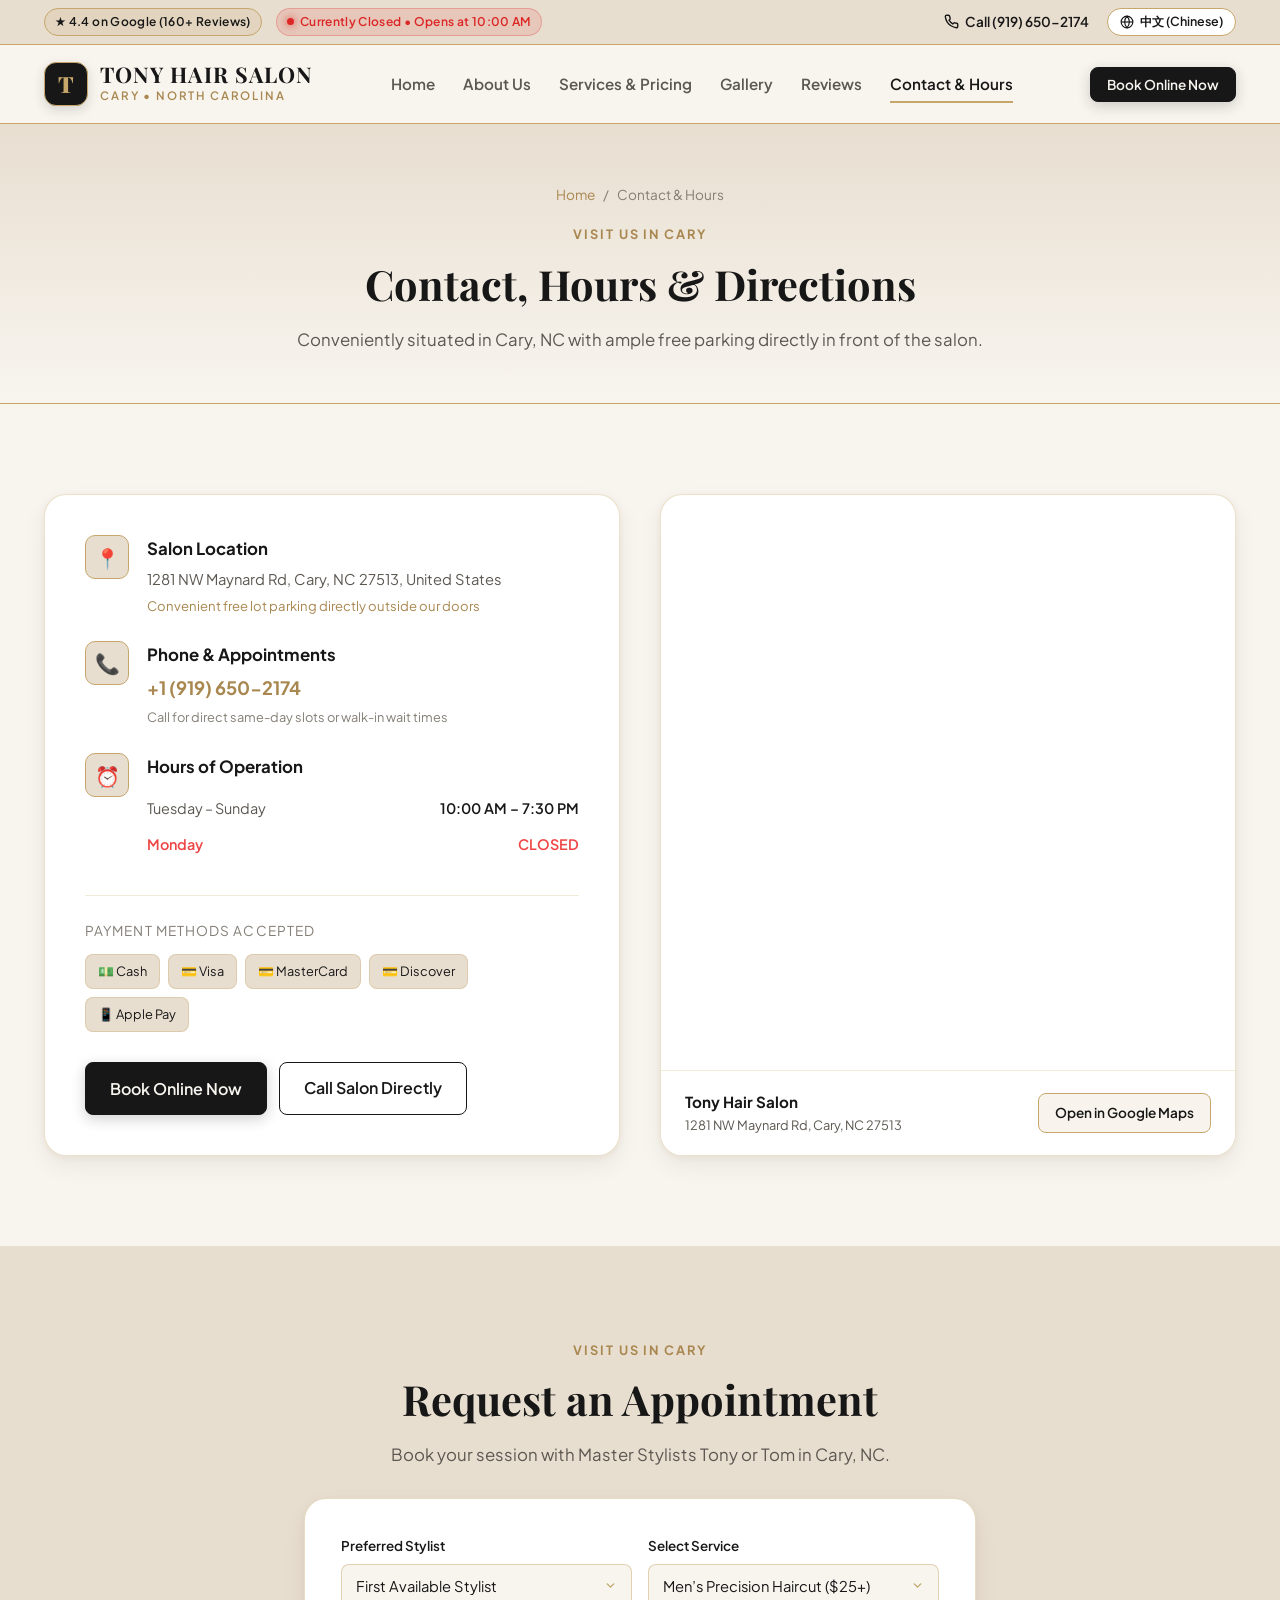
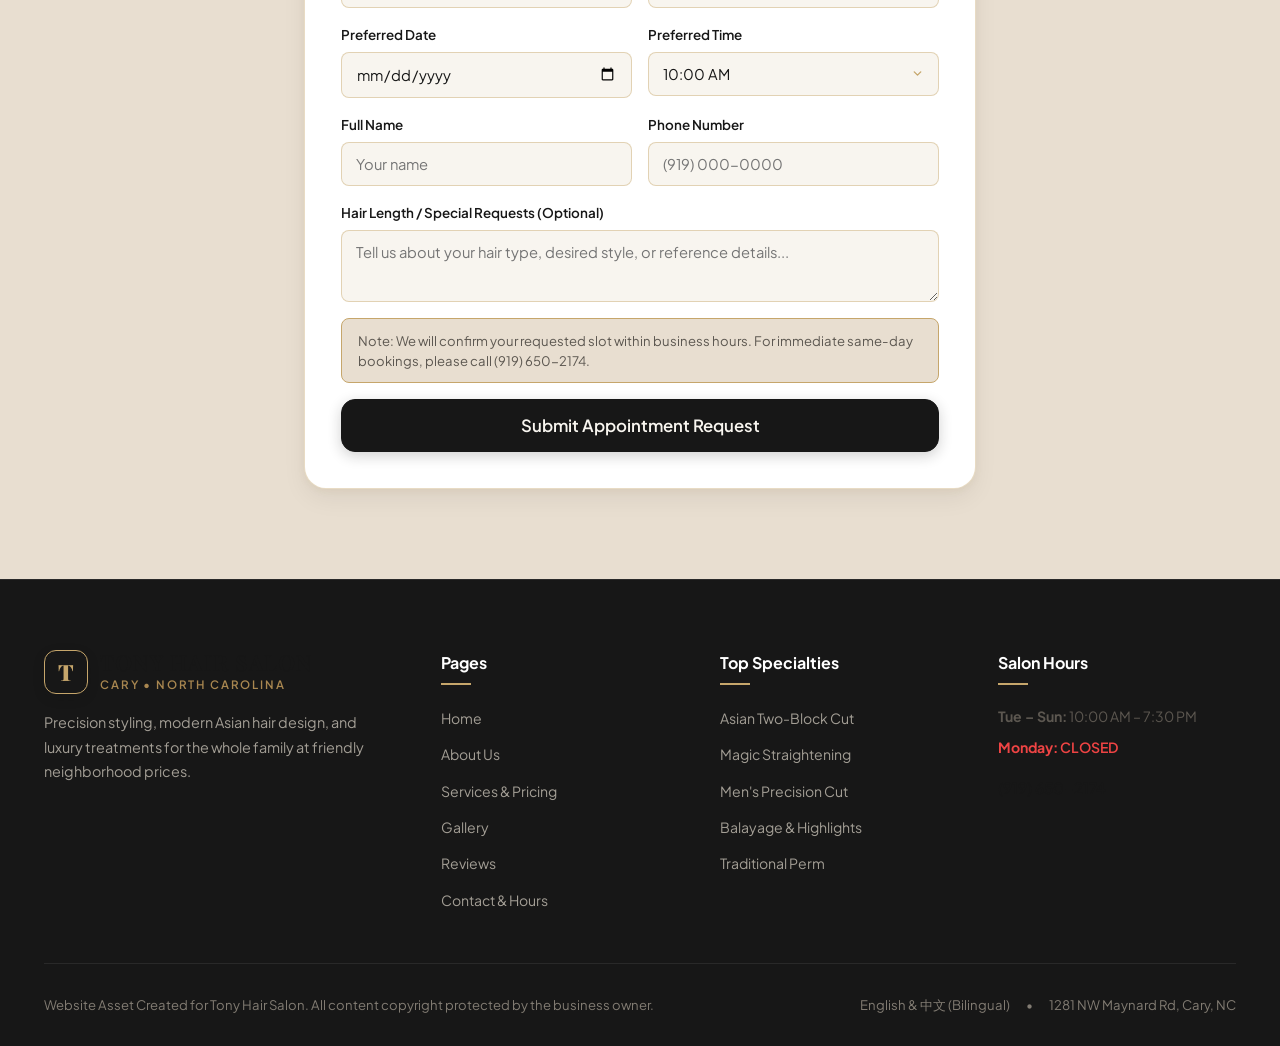
==== commit 3892ee4b: "feat(theme): apply warm luxury light theme with palette #F8F5EF, #E8DED0, #171717, #A98750, #C6A66B," ====
--- a/contact.html
+++ b/contact.html
@@ -164,7 +164,7 @@
           </div>
           <div class="map-action-bar">
             <div>
-              <strong style="color: #fff; font-size: 0.95rem;">Tony Hair Salon</strong>
+              <strong style="color: var(--text-heading); font-size: 0.95rem;">Tony Hair Salon</strong>
               <div style="font-size: 0.8rem; color: var(--text-secondary);">1281 NW Maynard Rd, Cary, NC 27513</div>
             </div>
             <a 
--- a/styles.css
+++ b/styles.css
@@ -1,47 +1,56 @@
 /* ==========================================================================
    TONY HAIR SALON - Cary, North Carolina
    Premium Luxury Styling & Responsive Stylesheet
-   Multi-Page Support with 3D Floating/Rotating Loop & Marquee Reviews
+   Multi-Page Architecture with Warm Ivory Luxury Theme & 3D Interactive Proof
    ========================================================================== */
 
 :root {
-  /* Color Palette */
-  --primary: #121316;
-  --primary-light: #1c1e24;
-  --primary-card: #23262f;
-  --primary-border: #2e333d;
-  
-  --accent-gold: #c5a059;
-  --accent-gold-light: #dfbe7a;
-  --accent-gold-dark: #a27f3b;
-  --accent-gold-bg: rgba(197, 160, 89, 0.12);
-  --accent-gold-border: rgba(197, 160, 89, 0.35);
-
-  --text-primary: #f8f9fa;
-  --text-secondary: #a0a6b1;
-  --text-muted: #6c727f;
-  
-  --bg-dark: #0c0d0f;
-  --bg-card: #16181d;
-  --bg-card-hover: #1e2128;
-  --bg-light: #ffffff;
-  --bg-light-soft: #f4f5f7;
-
-  --success: #10b981;
-  --success-bg: rgba(16, 185, 129, 0.15);
-  --danger: #ef4444;
-  --danger-bg: rgba(239, 68, 68, 0.15);
+  /* User-Specified Theme Palette */
+  --bg-main: #F8F5EF;                /* Main page background */
+  --bg-alt: #E8DED0;                 /* Alternate section background */
+  --text-heading: #171717;           /* Headings and navigation */
+  --btn-primary: #171717;            /* Primary button */
+  --btn-hover: #A98750;              /* Button hover / highlights */
+  --accent-line: #C6A66B;            /* Accent / decorative lines */
+  --text-body: #5C5750;              /* Body text */
+  --bg-card: #FFFFFF;                /* Card background */
+
+  /* Supporting System Colors */
+  --primary: #171717;
+  --primary-light: #2c2925;
+  --primary-card: #FFFFFF;
+  --primary-border: rgba(198, 166, 107, 0.35);
+
+  --accent-gold: #C6A66B;
+  --accent-gold-light: #A98750;
+  --accent-gold-dark: #8c6e39;
+  --accent-gold-bg: rgba(198, 166, 107, 0.12);
+  --accent-gold-border: rgba(198, 166, 107, 0.4);
+
+  --text-primary: #171717;
+  --text-secondary: #5C5750;
+  --text-muted: #847e76;
+
+  --bg-dark: #F8F5EF;
+  --bg-card-hover: #FFFFFF;
+  --bg-light: #FFFFFF;
+  --bg-light-soft: #F8F5EF;
+
+  --success: #15803d;
+  --success-bg: rgba(21, 128, 61, 0.12);
+  --danger: #dc2626;
+  --danger-bg: rgba(220, 38, 38, 0.12);
 
   /* Typography */
   --font-serif: 'Playfair Display', Georgia, serif;
   --font-sans: 'Plus Jakarta Sans', -apple-system, BlinkMacSystemFont, 'Segoe UI', Roboto, Helvetica, Arial, sans-serif;
 
-  /* Shadows & Elevations */
-  --shadow-sm: 0 2px 8px rgba(0, 0, 0, 0.25);
-  --shadow-md: 0 8px 24px rgba(0, 0, 0, 0.35);
-  --shadow-lg: 0 16px 40px rgba(0, 0, 0, 0.45);
-  --shadow-gold: 0 8px 30px rgba(197, 160, 89, 0.25);
-  --shadow-gold-lg: 0 16px 50px rgba(197, 160, 89, 0.35);
+  /* Shadows refined for Warm Ivory Aesthetics */
+  --shadow-sm: 0 2px 8px rgba(23, 23, 23, 0.04), 0 1px 3px rgba(198, 166, 107, 0.08);
+  --shadow-md: 0 10px 24px rgba(23, 23, 23, 0.06), 0 2px 6px rgba(198, 166, 107, 0.12);
+  --shadow-lg: 0 20px 48px rgba(23, 23, 23, 0.08), 0 4px 16px rgba(198, 166, 107, 0.16);
+  --shadow-gold: 0 6px 20px rgba(169, 135, 80, 0.22);
+  --shadow-gold-lg: 0 14px 36px rgba(169, 135, 80, 0.3);
 
   /* Layout */
   --max-width: 1240px;
@@ -67,12 +76,16 @@
 
 body {
   font-family: var(--font-sans);
-  background-color: var(--bg-dark);
-  color: var(--text-primary);
+  background-color: var(--bg-main);
+  color: var(--text-body);
   line-height: 1.65;
   -webkit-font-smoothing: antialiased;
   -moz-osx-font-smoothing: grayscale;
   overflow-x: hidden;
+}
+
+h1, h2, h3, h4, h5, h6 {
+  color: var(--text-heading);
 }
 
 img {
@@ -101,11 +114,11 @@
 
 /* Top Announcement Bar */
 .announcement-bar {
-  background: linear-gradient(90deg, #1c1e24 0%, #29241b 50%, #1c1e24 100%);
-  border-bottom: 1px solid var(--accent-gold-border);
+  background: var(--bg-alt);
+  border-bottom: 1px solid var(--accent-line);
   padding: 8px 0;
   font-size: 0.85rem;
-  color: var(--text-secondary);
+  color: var(--text-body);
 }
 
 .announcement-content {
@@ -134,21 +147,21 @@
 }
 
 .badge-gold {
-  background-color: var(--accent-gold-bg);
-  color: var(--accent-gold-light);
-  border: 1px solid var(--accent-gold-border);
+  background-color: rgba(198, 166, 107, 0.18);
+  color: var(--text-heading);
+  border: 1px solid var(--accent-line);
 }
 
 .badge-open {
   background-color: var(--success-bg);
   color: var(--success);
-  border: 1px solid rgba(16, 185, 129, 0.3);
+  border: 1px solid rgba(21, 128, 61, 0.25);
 }
 
 .badge-closed {
   background-color: var(--danger-bg);
   color: var(--danger);
-  border: 1px solid rgba(239, 68, 68, 0.3);
+  border: 1px solid rgba(220, 38, 38, 0.25);
 }
 
 .status-dot {
@@ -174,7 +187,7 @@
 }
 
 .phone-quicklink {
-  color: var(--accent-gold-light);
+  color: var(--text-heading);
   font-weight: 600;
   display: inline-flex;
   align-items: center;
@@ -182,14 +195,14 @@
 }
 
 .phone-quicklink:hover {
-  color: #fff;
+  color: var(--btn-hover);
 }
 
 /* Language Toggle Button */
 .lang-switch {
-  background: var(--primary-card);
-  border: 1px solid var(--primary-border);
-  color: var(--text-primary);
+  background: var(--bg-card);
+  border: 1px solid var(--accent-line);
+  color: var(--text-heading);
   padding: 4px 12px;
   border-radius: var(--radius-full);
   cursor: pointer;
@@ -202,9 +215,9 @@
 }
 
 .lang-switch:hover {
-  border-color: var(--accent-gold);
-  background: var(--accent-gold-bg);
-  color: var(--accent-gold-light);
+  border-color: var(--btn-hover);
+  background: var(--btn-primary);
+  color: #F8F5EF;
 }
 
 /* Site Header & Navigation */
@@ -212,10 +225,10 @@
   position: sticky;
   top: 0;
   z-index: 1000;
-  background: rgba(12, 13, 15, 0.92);
+  background: rgba(248, 245, 239, 0.94);
   backdrop-filter: blur(14px);
   -webkit-backdrop-filter: blur(14px);
-  border-bottom: 1px solid rgba(255, 255, 255, 0.06);
+  border-bottom: 1px solid var(--accent-line);
   transition: var(--transition);
 }
 
@@ -235,16 +248,17 @@
 .logo-symbol {
   width: 44px;
   height: 44px;
-  background: linear-gradient(135deg, #c5a059 0%, #dfbe7a 50%, #8a6828 100%);
+  background: var(--text-heading);
+  border: 1.5px solid var(--accent-line);
   border-radius: 12px;
   display: flex;
   align-items: center;
   justify-content: center;
-  color: #121316;
+  color: var(--accent-line);
   font-family: var(--font-serif);
   font-weight: 900;
   font-size: 1.4rem;
-  box-shadow: var(--shadow-gold);
+  box-shadow: 0 4px 12px rgba(23, 23, 23, 0.15);
 }
 
 .logo-text h1, .logo-text .logo-title {
@@ -252,7 +266,7 @@
   font-size: 1.35rem;
   font-weight: 700;
   letter-spacing: 0.05em;
-  color: #ffffff;
+  color: var(--text-heading);
   line-height: 1.1;
   text-transform: uppercase;
 }
@@ -261,7 +275,7 @@
   font-size: 0.72rem;
   text-transform: uppercase;
   letter-spacing: 0.16em;
-  color: var(--accent-gold);
+  color: var(--btn-hover);
   font-weight: 600;
   display: block;
 }
@@ -273,15 +287,15 @@
 }
 
 .nav-link {
-  color: var(--text-secondary);
-  font-weight: 500;
+  color: var(--text-body);
+  font-weight: 600;
   font-size: 0.95rem;
   position: relative;
   padding: 6px 0;
 }
 
 .nav-link:hover, .nav-link.current {
-  color: #ffffff;
+  color: var(--text-heading);
 }
 
 .nav-link::after {
@@ -291,7 +305,7 @@
   left: 0;
   width: 0;
   height: 2px;
-  background: var(--accent-gold);
+  background: var(--accent-line);
   transition: var(--transition);
 }
 
@@ -309,7 +323,7 @@
   display: none;
   background: transparent;
   border: none;
-  color: var(--text-primary);
+  color: var(--text-heading);
   font-size: 1.5rem;
   cursor: pointer;
   padding: 8px;
@@ -332,40 +346,43 @@
 }
 
 .btn-primary {
-  background: linear-gradient(135deg, #c5a059 0%, #dfbe7a 100%);
-  color: #0e0f12;
-  box-shadow: 0 4px 18px rgba(197, 160, 89, 0.35);
+  background: var(--btn-primary);
+  color: #F8F5EF;
+  border: 1px solid var(--btn-primary);
+  box-shadow: 0 4px 14px rgba(23, 23, 23, 0.2);
 }
 
 .btn-primary:hover {
-  background: linear-gradient(135deg, #dfbe7a 0%, #c5a059 100%);
+  background: var(--btn-hover);
+  border-color: var(--btn-hover);
+  color: #FFFFFF;
   transform: translateY(-2px);
-  box-shadow: 0 6px 24px rgba(197, 160, 89, 0.5);
+  box-shadow: 0 6px 20px rgba(169, 135, 80, 0.35);
 }
 
 .btn-outline {
-  background: rgba(255, 255, 255, 0.04);
-  color: #ffffff;
-  border-color: rgba(255, 255, 255, 0.2);
+  background: transparent;
+  color: var(--text-heading);
+  border-color: var(--text-heading);
 }
 
 .btn-outline:hover {
-  background: rgba(255, 255, 255, 0.1);
-  border-color: var(--accent-gold);
-  color: var(--accent-gold-light);
+  background: var(--btn-hover);
+  border-color: var(--btn-hover);
+  color: #FFFFFF;
   transform: translateY(-2px);
 }
 
 .btn-outline-gold {
-  background: var(--accent-gold-bg);
-  color: var(--accent-gold-light);
-  border-color: var(--accent-gold-border);
+  background: rgba(198, 166, 107, 0.12);
+  color: var(--text-heading);
+  border-color: var(--accent-line);
 }
 
 .btn-outline-gold:hover {
-  background: var(--accent-gold);
-  color: #121316;
-  border-color: var(--accent-gold);
+  background: var(--btn-hover);
+  color: #FFFFFF;
+  border-color: var(--btn-hover);
   transform: translateY(-2px);
 }
 
@@ -383,9 +400,8 @@
 /* Page Hero Header (For Subpages) */
 .page-hero {
   padding: 60px 0 50px;
-  background: radial-gradient(circle at 50% 0%, rgba(197, 160, 89, 0.12) 0%, transparent 70%),
-              linear-gradient(180deg, #121316 0%, #0c0d0f 100%);
-  border-bottom: 1px solid rgba(255, 255, 255, 0.06);
+  background: linear-gradient(180deg, var(--bg-alt) 0%, var(--bg-main) 100%);
+  border-bottom: 1px solid var(--accent-line);
   text-align: center;
 }
 
@@ -400,7 +416,7 @@
 }
 
 .breadcrumbs a {
-  color: var(--accent-gold-light);
+  color: var(--btn-hover);
 }
 
 .breadcrumbs a:hover {
@@ -414,9 +430,9 @@
   display: flex;
   align-items: center;
   padding: 80px 0 100px;
-  background: radial-gradient(circle at 80% 20%, rgba(197, 160, 89, 0.12) 0%, transparent 60%),
-              radial-gradient(circle at 10% 80%, rgba(28, 30, 36, 0.8) 0%, transparent 50%),
-              #0c0d0f;
+  background: radial-gradient(circle at 80% 20%, rgba(198, 166, 107, 0.16) 0%, transparent 60%),
+              radial-gradient(circle at 10% 80%, rgba(232, 222, 208, 0.7) 0%, transparent 50%),
+              var(--bg-main);
   overflow: hidden;
 }
 
@@ -444,11 +460,13 @@
   display: inline-flex;
   align-items: center;
   gap: 8px;
-  background: rgba(255, 255, 255, 0.05);
-  border: 1px solid rgba(255, 255, 255, 0.12);
+  background: var(--bg-card);
+  border: 1px solid var(--accent-line);
+  color: var(--text-heading);
   padding: 6px 14px;
   border-radius: var(--radius-full);
   font-size: 0.85rem;
+  box-shadow: var(--shadow-sm);
 }
 
 .stars {
@@ -462,20 +480,21 @@
   font-size: 3.5rem;
   line-height: 1.15;
   font-weight: 800;
-  color: #ffffff;
+  color: var(--text-heading);
   margin-bottom: 20px;
   letter-spacing: -0.01em;
 }
 
 .hero-title .text-gold {
-  background: linear-gradient(135deg, #dfbe7a 0%, #c5a059 100%);
+  color: var(--btn-hover);
+  background: linear-gradient(135deg, #A98750 0%, #C6A66B 100%);
   -webkit-background-clip: text;
   -webkit-text-fill-color: transparent;
 }
 
 .hero-subtitle {
   font-size: 1.2rem;
-  color: var(--text-secondary);
+  color: var(--text-body);
   line-height: 1.7;
   margin-bottom: 36px;
   max-width: 580px;
@@ -495,7 +514,7 @@
   align-items: center;
   gap: 24px;
   padding-top: 24px;
-  border-top: 1px solid rgba(255, 255, 255, 0.08);
+  border-top: 1px solid rgba(198, 166, 107, 0.35);
 }
 
 .meta-item {
@@ -503,11 +522,11 @@
   align-items: center;
   gap: 10px;
   font-size: 0.88rem;
-  color: var(--text-secondary);
+  color: var(--text-body);
 }
 
 .meta-item-icon {
-  color: var(--accent-gold);
+  color: var(--btn-hover);
   font-size: 1.1rem;
 }
 
@@ -526,7 +545,7 @@
   height: 480px;
   object-fit: cover;
   border-radius: var(--radius-lg);
-  border: 1px solid rgba(255, 255, 255, 0.1);
+  border: 1px solid var(--accent-line);
   box-shadow: var(--shadow-lg);
 }
 
@@ -534,9 +553,9 @@
   position: absolute;
   bottom: 0px;
   left: -20px;
-  background: rgba(22, 24, 29, 0.95);
+  background: rgba(255, 255, 255, 0.96);
   backdrop-filter: blur(16px);
-  border: 1px solid var(--accent-gold-border);
+  border: 1px solid var(--accent-line);
   padding: 16px 20px;
   border-radius: var(--radius-md);
   box-shadow: var(--shadow-md);
@@ -548,8 +567,9 @@
 .floating-icon {
   width: 44px;
   height: 44px;
-  background: var(--accent-gold-bg);
-  color: var(--accent-gold-light);
+  background: var(--bg-alt);
+  color: var(--btn-hover);
+  border: 1px solid rgba(198, 166, 107, 0.35);
   border-radius: 10px;
   display: flex;
   align-items: center;
@@ -560,19 +580,19 @@
 .floating-text h4 {
   font-size: 0.95rem;
   font-weight: 700;
-  color: #ffffff;
+  color: var(--text-heading);
 }
 
 .floating-text p {
   font-size: 0.8rem;
-  color: var(--text-secondary);
+  color: var(--text-body);
 }
 
 /* Military Discount Banner Strip */
 .military-strip {
-  background: linear-gradient(90deg, #18202d 0%, #202b3c 50%, #18202d 100%);
-  border-top: 1px solid rgba(79, 126, 187, 0.25);
-  border-bottom: 1px solid rgba(79, 126, 187, 0.25);
+  background: var(--bg-alt);
+  border-top: 1px solid var(--accent-line);
+  border-bottom: 1px solid var(--accent-line);
   padding: 16px 0;
 }
 
@@ -593,8 +613,8 @@
 .military-icon {
   width: 38px;
   height: 38px;
-  background: rgba(96, 165, 250, 0.15);
-  color: #93c5fd;
+  background: var(--text-heading);
+  color: var(--accent-line);
   border-radius: 8px;
   display: flex;
   align-items: center;
@@ -604,23 +624,24 @@
 
 .military-text h4 {
   font-size: 1rem;
-  color: #ffffff;
+  color: var(--text-heading);
   font-weight: 700;
 }
 
 .military-text p {
   font-size: 0.85rem;
-  color: #cbd5e1;
+  color: var(--text-body);
 }
 
 /* Section Shared Headers */
 .section {
   padding: 90px 0;
   position: relative;
+  background-color: var(--bg-main);
 }
 
 .section-alt {
-  background-color: var(--bg-card);
+  background-color: var(--bg-alt);
 }
 
 .section-header {
@@ -635,7 +656,7 @@
   font-weight: 700;
   text-transform: uppercase;
   letter-spacing: 0.15em;
-  color: var(--accent-gold);
+  color: var(--btn-hover);
   margin-bottom: 12px;
 }
 
@@ -643,13 +664,13 @@
   font-family: var(--font-serif);
   font-size: 2.6rem;
   line-height: 1.25;
-  color: #ffffff;
+  color: var(--text-heading);
   margin-bottom: 16px;
 }
 
 .section-desc {
   font-size: 1.05rem;
-  color: var(--text-secondary);
+  color: var(--text-body);
 }
 
 /* ==========================================================================
@@ -660,7 +681,7 @@
   padding: 60px 0 80px;
   overflow: hidden;
   position: relative;
-  background: linear-gradient(180deg, #0c0d0f 0%, #16181d 50%, #0c0d0f 100%);
+  background: linear-gradient(180deg, var(--bg-main) 0%, var(--bg-alt) 50%, var(--bg-main) 100%);
   perspective: 1400px;
 }
 
@@ -717,8 +738,8 @@
   border-radius: var(--radius-md);
   overflow: hidden;
   position: relative;
-  background: var(--primary-card);
-  border: 1px solid rgba(255, 255, 255, 0.08);
+  background: var(--bg-card);
+  border: 1px solid rgba(198, 166, 107, 0.4);
   box-shadow: var(--shadow-md);
   flex-shrink: 0;
   cursor: pointer;
@@ -751,7 +772,7 @@
 
 .floating-3d-card:hover {
   transform: scale(1.08) translateZ(50px) rotateY(0deg) rotateX(0deg) !important;
-  border-color: var(--accent-gold);
+  border-color: var(--accent-line);
   box-shadow: var(--shadow-gold-lg);
   z-index: 20;
 }
@@ -773,7 +794,7 @@
   left: 0;
   right: 0;
   padding: 20px;
-  background: linear-gradient(180deg, transparent 0%, rgba(12, 13, 15, 0.95) 80%);
+  background: linear-gradient(180deg, transparent 0%, rgba(23, 23, 23, 0.92) 80%);
   display: flex;
   flex-direction: column;
   gap: 4px;
@@ -783,7 +804,7 @@
   font-size: 0.72rem;
   text-transform: uppercase;
   letter-spacing: 0.08em;
-  color: var(--accent-gold-light);
+  color: #dfbe7a;
   font-weight: 700;
 }
 
@@ -796,7 +817,7 @@
 
 .floating-author {
   font-size: 0.78rem;
-  color: var(--text-muted);
+  color: #d1cdc7;
 }
 
 /* ==========================================================================
@@ -807,7 +828,7 @@
   padding: 80px 0;
   overflow: hidden;
   position: relative;
-  background: var(--bg-card);
+  background: var(--bg-alt);
 }
 
 .reviews-marquee-wrapper {
@@ -838,8 +859,8 @@
 
 .review-loop-card {
   width: 380px;
-  background: var(--bg-dark);
-  border: 1px solid rgba(255, 255, 255, 0.08);
+  background: var(--bg-card);
+  border: 1px solid rgba(198, 166, 107, 0.35);
   border-radius: var(--radius-md);
   padding: 26px;
   display: flex;
@@ -852,7 +873,7 @@
 
 .review-loop-card:hover {
   transform: translateY(-6px);
-  border-color: var(--accent-gold-border);
+  border-color: var(--accent-line);
   box-shadow: var(--shadow-md);
 }
 
@@ -869,7 +890,7 @@
 
 .review-card {
   background: var(--bg-card);
-  border: 1px solid rgba(255, 255, 255, 0.08);
+  border: 1px solid rgba(198, 166, 107, 0.35);
   border-radius: var(--radius-md);
   padding: 28px;
   display: flex;
@@ -882,9 +903,9 @@
 
 .review-card:hover {
   transform: translateY(-6px);
-  border-color: var(--accent-gold-border);
+  border-color: var(--accent-line);
   box-shadow: var(--shadow-md);
-  background: var(--bg-card-hover);
+  background: var(--bg-card);
 }
 
 .review-header {
@@ -898,9 +919,9 @@
   width: 44px;
   height: 44px;
   border-radius: 50%;
-  background: var(--primary-card);
-  border: 1.5px solid var(--accent-gold);
-  color: var(--accent-gold-light);
+  background: var(--bg-alt);
+  border: 1.5px solid var(--accent-line);
+  color: var(--btn-hover);
   font-family: var(--font-serif);
   font-weight: 700;
   font-size: 1.1rem;
@@ -908,13 +929,13 @@
   align-items: center;
   justify-content: center;
   flex-shrink: 0;
-  box-shadow: 0 0 12px rgba(197, 160, 89, 0.2);
+  box-shadow: 0 0 10px rgba(198, 166, 107, 0.2);
 }
 
 .reviewer-info h4 {
   font-size: 1rem;
   font-weight: 700;
-  color: #ffffff;
+  color: var(--text-heading);
   margin-bottom: 2px;
 }
 
@@ -932,7 +953,7 @@
 
 .review-text {
   font-size: 0.94rem;
-  color: var(--text-secondary);
+  color: var(--text-body);
   line-height: 1.7;
   font-style: italic;
   margin-bottom: 16px;
@@ -943,14 +964,14 @@
   align-items: center;
   gap: 6px;
   font-size: 0.76rem;
-  color: #38bdf8;
+  color: #0284c7;
   font-weight: 600;
   padding-top: 14px;
-  border-top: 1px solid rgba(255, 255, 255, 0.06);
+  border-top: 1px solid rgba(198, 166, 107, 0.25);
 }
 
 .google-verified-badge svg {
-  fill: #38bdf8;
+  fill: #0284c7;
   flex-shrink: 0;
 }
 
@@ -983,18 +1004,19 @@
 .reviews-search-input {
   width: 100%;
   background: var(--bg-card);
-  border: 1px solid rgba(255, 255, 255, 0.12);
+  border: 1px solid var(--accent-line);
   border-radius: var(--radius-full);
   padding: 14px 44px 14px 50px;
-  color: #ffffff;
+  color: var(--text-heading);
   font-size: 0.95rem;
+  box-shadow: var(--shadow-sm);
   transition: var(--transition);
 }
 
 .reviews-search-input:focus {
   outline: none;
-  border-color: var(--accent-gold);
-  box-shadow: 0 0 0 3px rgba(197, 160, 89, 0.2);
+  border-color: var(--btn-hover);
+  box-shadow: 0 0 0 3px rgba(169, 135, 80, 0.2);
 }
 
 .reviews-clear-btn {
@@ -1012,7 +1034,7 @@
 }
 
 .reviews-clear-btn:hover {
-  color: #ffffff;
+  color: var(--text-heading);
 }
 
 .reviews-filter-pills {
@@ -1024,13 +1046,14 @@
 
 .review-filter-btn {
   background: var(--bg-card);
-  border: 1px solid rgba(255, 255, 255, 0.1);
-  color: var(--text-secondary);
+  border: 1px solid rgba(198, 166, 107, 0.35);
+  color: var(--text-body);
   padding: 8px 18px;
   border-radius: var(--radius-full);
   font-size: 0.85rem;
   font-weight: 600;
   cursor: pointer;
+  box-shadow: var(--shadow-sm);
   transition: var(--transition);
   display: inline-flex;
   align-items: center;
@@ -1038,16 +1061,16 @@
 }
 
 .review-filter-btn:hover {
-  color: #ffffff;
-  border-color: rgba(255, 255, 255, 0.25);
+  color: var(--text-heading);
+  border-color: var(--btn-hover);
   transform: translateY(-1px);
 }
 
 .review-filter-btn.active {
-  background: var(--accent-gold);
-  color: #121316;
-  border-color: var(--accent-gold);
-  box-shadow: 0 3px 12px rgba(197, 160, 89, 0.35);
+  background: var(--btn-primary);
+  color: #F8F5EF;
+  border-color: var(--btn-primary);
+  box-shadow: 0 3px 12px rgba(23, 23, 23, 0.2);
   font-weight: 700;
 }
 
@@ -1058,15 +1081,16 @@
   flex-wrap: wrap;
   gap: 16px;
   padding: 12px 20px;
-  background: rgba(255, 255, 255, 0.02);
-  border: 1px solid rgba(255, 255, 255, 0.06);
+  background: var(--bg-card);
+  border: 1px solid rgba(198, 166, 107, 0.35);
   border-radius: var(--radius-md);
+  box-shadow: var(--shadow-sm);
   margin-top: 4px;
 }
 
 .reviews-meta-count {
   font-size: 0.9rem;
-  color: var(--text-secondary);
+  color: var(--text-body);
   display: flex;
   align-items: center;
   gap: 8px;
@@ -1080,8 +1104,8 @@
 
 .view-opt-btn {
   background: transparent;
-  border: 1px solid rgba(255, 255, 255, 0.1);
-  color: var(--text-secondary);
+  border: 1px solid rgba(198, 166, 107, 0.4);
+  color: var(--text-body);
   padding: 6px 14px;
   border-radius: 6px;
   font-size: 0.8rem;
@@ -1091,14 +1115,14 @@
 }
 
 .view-opt-btn:hover {
-  color: #ffffff;
-  border-color: rgba(255, 255, 255, 0.2);
+  color: var(--text-heading);
+  border-color: var(--btn-hover);
 }
 
 .view-opt-btn.active {
-  background: rgba(197, 160, 89, 0.15);
-  border-color: var(--accent-gold);
-  color: var(--accent-gold-light);
+  background: var(--btn-primary);
+  border-color: var(--btn-primary);
+  color: #F8F5EF;
 }
 
 .review-stars-row {
@@ -1117,9 +1141,9 @@
   font-size: 0.72rem;
   padding: 3px 9px;
   border-radius: 6px;
-  background: rgba(197, 160, 89, 0.1);
-  color: var(--accent-gold-light);
-  border: 1px solid rgba(197, 160, 89, 0.22);
+  background: rgba(198, 166, 107, 0.14);
+  color: var(--btn-hover);
+  border: 1px solid rgba(198, 166, 107, 0.35);
   font-weight: 600;
   letter-spacing: 0.02em;
   white-space: nowrap;
@@ -1150,14 +1174,14 @@
 .rating-bar-track {
   flex: 1;
   height: 8px;
-  background: rgba(255, 255, 255, 0.08);
+  background: rgba(198, 166, 107, 0.2);
   border-radius: 4px;
   overflow: hidden;
 }
 
 .rating-bar-fill {
   height: 100%;
-  background: linear-gradient(90deg, #c5a059, #dfbe7a);
+  background: linear-gradient(90deg, #C6A66B, #A98750);
   border-radius: 4px;
 }
 
@@ -1165,7 +1189,41 @@
   width: 28px;
   text-align: right;
   font-weight: 600;
-  color: var(--text-secondary);
+  color: var(--text-body);
+}
+
+.google-rating-summary-card {
+  background: var(--bg-card);
+  border: 1px solid var(--accent-line);
+  border-radius: var(--radius-lg);
+  padding: 36px 40px;
+  display: grid;
+  grid-template-columns: 1fr 1.5fr;
+  gap: 40px;
+  align-items: center;
+  max-width: 960px;
+  margin: 0 auto;
+  box-shadow: var(--shadow-md);
+  box-sizing: border-box;
+}
+
+.rating-summary-left {
+  text-align: center;
+  border-right: 1px solid rgba(198, 166, 107, 0.35);
+  padding-right: 24px;
+}
+
+.score-large {
+  font-family: var(--font-serif);
+  font-size: 4rem;
+  font-weight: 800;
+  color: var(--text-heading);
+  line-height: 1;
+}
+
+.rating-summary-right {
+  display: flex;
+  flex-direction: column;
 }
 
 .reviews-empty {
@@ -1173,24 +1231,24 @@
   padding: 60px 20px;
   background: var(--bg-card);
   border-radius: var(--radius-md);
-  border: 1px dashed rgba(255, 255, 255, 0.12);
+  border: 1px dashed rgba(198, 166, 107, 0.4);
   grid-column: 1 / -1;
 }
 
 .reviews-empty-icon {
   font-size: 2.5rem;
   margin-bottom: 12px;
-  color: var(--accent-gold);
+  color: var(--btn-hover);
 }
 
 .reviews-empty h4 {
   font-size: 1.2rem;
-  color: #ffffff;
+  color: var(--text-heading);
   margin-bottom: 8px;
 }
 
 .reviews-empty p {
-  color: var(--text-secondary);
+  color: var(--text-body);
   font-size: 0.9rem;
   margin-bottom: 16px;
 }
@@ -1206,14 +1264,14 @@
 
 .welcome-lead {
   font-size: 1.2rem;
-  color: #ffffff;
+  color: var(--text-heading);
   line-height: 1.8;
   margin-bottom: 24px;
 }
 
 .welcome-body {
   font-size: 1rem;
-  color: var(--text-secondary);
+  color: var(--text-body);
   line-height: 1.8;
 }
 
@@ -1225,10 +1283,11 @@
 }
 
 .stat-box {
-  background: var(--primary-card);
-  border: 1px solid var(--primary-border);
+  background: var(--bg-card);
+  border: 1px solid rgba(198, 166, 107, 0.35);
   padding: 20px 16px;
   border-radius: var(--radius-md);
+  box-shadow: var(--shadow-sm);
   text-align: center;
 }
 
@@ -1236,14 +1295,14 @@
   font-family: var(--font-serif);
   font-size: 2rem;
   font-weight: 800;
-  color: var(--accent-gold-light);
+  color: var(--btn-hover);
   line-height: 1;
   margin-bottom: 6px;
 }
 
 .stat-label {
   font-size: 0.78rem;
-  color: var(--text-secondary);
+  color: var(--text-body);
   text-transform: uppercase;
   letter-spacing: 0.05em;
 }
@@ -1256,7 +1315,7 @@
   border-radius: var(--radius-lg);
   overflow: hidden;
   box-shadow: var(--shadow-lg);
-  border: 1px solid rgba(255, 255, 255, 0.08);
+  border: 1px solid var(--accent-line);
   position: relative;
 }
 
@@ -1275,7 +1334,7 @@
 
 .feature-card {
   background: var(--bg-card);
-  border: 1px solid rgba(255, 255, 255, 0.06);
+  border: 1px solid rgba(198, 166, 107, 0.35);
   border-radius: var(--radius-md);
   padding: 32px 24px;
   transition: var(--transition);
@@ -1283,6 +1342,7 @@
   flex-direction: column;
   position: relative;
   overflow: hidden;
+  box-shadow: var(--shadow-sm);
 }
 
 .feature-card::before {
@@ -1292,16 +1352,15 @@
   left: 0;
   width: 100%;
   height: 3px;
-  background: linear-gradient(90deg, transparent, var(--accent-gold), transparent);
+  background: linear-gradient(90deg, transparent, var(--accent-line), transparent);
   opacity: 0;
   transition: var(--transition);
 }
 
 .feature-card:hover {
   transform: translateY(-6px);
-  border-color: var(--accent-gold-border);
+  border-color: var(--accent-line);
   box-shadow: var(--shadow-md);
-  background: var(--bg-card-hover);
 }
 
 .feature-card:hover::before {
@@ -1311,8 +1370,9 @@
 .feature-icon {
   width: 54px;
   height: 54px;
-  background: var(--accent-gold-bg);
-  color: var(--accent-gold-light);
+  background: var(--bg-alt);
+  color: var(--btn-hover);
+  border: 1px solid rgba(198, 166, 107, 0.35);
   border-radius: 12px;
   display: flex;
   align-items: center;
@@ -1324,13 +1384,13 @@
 .feature-title {
   font-size: 1.15rem;
   font-weight: 700;
-  color: #ffffff;
+  color: var(--text-heading);
   margin-bottom: 12px;
 }
 
 .feature-desc {
   font-size: 0.92rem;
-  color: var(--text-secondary);
+  color: var(--text-body);
   line-height: 1.6;
 }
 
@@ -1344,7 +1404,7 @@
 
 .stylist-card {
   background: var(--bg-card);
-  border: 1px solid rgba(255, 255, 255, 0.08);
+  border: 1px solid rgba(198, 166, 107, 0.35);
   border-radius: var(--radius-lg);
   overflow: hidden;
   display: grid;
@@ -1355,7 +1415,7 @@
 
 .stylist-card:hover {
   transform: translateY(-4px);
-  border-color: var(--accent-gold-border);
+  border-color: var(--accent-line);
   box-shadow: var(--shadow-lg);
 }
 
@@ -1382,7 +1442,7 @@
   font-size: 0.8rem;
   text-transform: uppercase;
   letter-spacing: 0.1em;
-  color: var(--accent-gold);
+  color: var(--btn-hover);
   font-weight: 700;
   margin-bottom: 6px;
 }
@@ -1390,13 +1450,13 @@
 .stylist-name {
   font-family: var(--font-serif);
   font-size: 1.8rem;
-  color: #ffffff;
+  color: var(--text-heading);
   margin-bottom: 12px;
 }
 
 .stylist-bio {
   font-size: 0.92rem;
-  color: var(--text-secondary);
+  color: var(--text-body);
   line-height: 1.65;
   margin-bottom: 20px;
 }
@@ -1409,8 +1469,9 @@
 }
 
 .stylist-tag {
-  background: rgba(255, 255, 255, 0.05);
-  color: var(--text-primary);
+  background: var(--bg-alt);
+  color: var(--text-heading);
+  border: 1px solid rgba(198, 166, 107, 0.35);
   font-size: 0.76rem;
   padding: 4px 10px;
   border-radius: var(--radius-full);
@@ -1434,18 +1495,19 @@
 .services-search-input {
   width: 100%;
   background: var(--bg-card);
-  border: 1px solid rgba(255, 255, 255, 0.12);
+  border: 1px solid var(--accent-line);
   border-radius: var(--radius-full);
   padding: 14px 24px 14px 48px;
-  color: #ffffff;
+  color: var(--text-heading);
   font-size: 0.95rem;
+  box-shadow: var(--shadow-sm);
   transition: var(--transition);
 }
 
 .services-search-input:focus {
   outline: none;
-  border-color: var(--accent-gold);
-  box-shadow: 0 0 0 3px rgba(197, 160, 89, 0.2);
+  border-color: var(--btn-hover);
+  box-shadow: 0 0 0 3px rgba(169, 135, 80, 0.2);
 }
 
 .services-search-icon {
@@ -1466,26 +1528,27 @@
 
 .tab-btn {
   background: var(--bg-card);
-  border: 1px solid rgba(255, 255, 255, 0.08);
-  color: var(--text-secondary);
+  border: 1px solid rgba(198, 166, 107, 0.35);
+  color: var(--text-body);
   padding: 10px 22px;
   border-radius: var(--radius-full);
   font-size: 0.9rem;
   font-weight: 600;
   cursor: pointer;
+  box-shadow: var(--shadow-sm);
   transition: var(--transition);
 }
 
 .tab-btn:hover {
-  color: #ffffff;
-  border-color: rgba(255, 255, 255, 0.2);
+  color: var(--text-heading);
+  border-color: var(--btn-hover);
 }
 
 .tab-btn.active {
-  background: var(--accent-gold);
-  color: #121316;
-  border-color: var(--accent-gold);
-  box-shadow: 0 4px 15px rgba(197, 160, 89, 0.35);
+  background: var(--btn-primary);
+  color: #F8F5EF;
+  border-color: var(--btn-primary);
+  box-shadow: 0 4px 15px rgba(23, 23, 23, 0.2);
 }
 
 .services-grid {
@@ -1496,7 +1559,7 @@
 
 .service-card {
   background: var(--bg-card);
-  border: 1px solid rgba(255, 255, 255, 0.08);
+  border: 1px solid rgba(198, 166, 107, 0.35);
   border-radius: var(--radius-md);
   padding: 30px;
   display: flex;
@@ -1504,11 +1567,12 @@
   justify-content: space-between;
   transition: var(--transition);
   position: relative;
+  box-shadow: var(--shadow-sm);
 }
 
 .service-card:hover {
   transform: translateY(-4px);
-  border-color: var(--accent-gold-border);
+  border-color: var(--accent-line);
   box-shadow: var(--shadow-md);
 }
 
@@ -1523,7 +1587,7 @@
 .service-name {
   font-size: 1.2rem;
   font-weight: 700;
-  color: #ffffff;
+  color: var(--text-heading);
   line-height: 1.35;
 }
 
@@ -1531,7 +1595,7 @@
   font-size: 0.72rem;
   text-transform: uppercase;
   letter-spacing: 0.06em;
-  color: var(--accent-gold);
+  color: var(--btn-hover);
   font-weight: 600;
   display: inline-block;
   margin-bottom: 6px;
@@ -1541,13 +1605,13 @@
   font-family: var(--font-serif);
   font-size: 1.6rem;
   font-weight: 800;
-  color: var(--accent-gold-light);
+  color: var(--btn-hover);
   white-space: nowrap;
 }
 
 .service-desc {
   font-size: 0.92rem;
-  color: var(--text-secondary);
+  color: var(--text-body);
   line-height: 1.6;
   margin-bottom: 24px;
   flex-grow: 1;
@@ -1558,7 +1622,7 @@
   justify-content: space-between;
   align-items: center;
   padding-top: 18px;
-  border-top: 1px solid rgba(255, 255, 255, 0.06);
+  border-top: 1px solid rgba(198, 166, 107, 0.25);
 }
 
 .service-duration {
@@ -1580,25 +1644,27 @@
 
 .gallery-filter-btn {
   background: var(--bg-card);
-  border: 1px solid rgba(255, 255, 255, 0.08);
-  color: var(--text-secondary);
+  border: 1px solid rgba(198, 166, 107, 0.35);
+  color: var(--text-body);
   padding: 8px 18px;
   border-radius: var(--radius-full);
   font-size: 0.85rem;
   font-weight: 600;
   cursor: pointer;
+  box-shadow: var(--shadow-sm);
   transition: var(--transition);
 }
 
 .gallery-filter-btn:hover {
-  color: #fff;
-  border-color: rgba(255, 255, 255, 0.2);
+  color: var(--text-heading);
+  border-color: var(--btn-hover);
 }
 
 .gallery-filter-btn.active {
-  background: var(--accent-gold-bg);
-  border-color: var(--accent-gold);
-  color: var(--accent-gold-light);
+  background: var(--btn-primary);
+  border-color: var(--btn-primary);
+  color: #F8F5EF;
+  box-shadow: 0 3px 12px rgba(23, 23, 23, 0.2);
 }
 
 .gallery-grid {
@@ -1614,7 +1680,8 @@
   height: 280px;
   cursor: pointer;
   background: var(--bg-card);
-  border: 1px solid rgba(255, 255, 255, 0.06);
+  border: 1px solid rgba(198, 166, 107, 0.35);
+  box-shadow: var(--shadow-sm);
 }
 
 .gallery-item img {
@@ -1627,7 +1694,7 @@
 .gallery-overlay {
   position: absolute;
   inset: 0;
-  background: linear-gradient(180deg, transparent 40%, rgba(12, 13, 15, 0.95) 100%);
+  background: linear-gradient(180deg, transparent 40%, rgba(23, 23, 23, 0.92) 100%);
   display: flex;
   flex-direction: column;
   justify-content: flex-end;
@@ -1653,7 +1720,7 @@
 
 .gallery-category {
   font-size: 0.78rem;
-  color: var(--accent-gold);
+  color: #dfbe7a;
   text-transform: uppercase;
   letter-spacing: 0.05em;
 }
@@ -1662,7 +1729,8 @@
 .lightbox-modal {
   position: fixed;
   inset: 0;
-  background: rgba(0, 0, 0, 0.92);
+  background: rgba(23, 23, 23, 0.88);
+  backdrop-filter: blur(8px);
   z-index: 2500;
   display: flex;
   align-items: center;
@@ -1690,12 +1758,13 @@
   max-height: 75vh;
   object-fit: contain;
   border-radius: var(--radius-md);
+  border: 1px solid var(--accent-line);
 }
 
 .lightbox-caption {
   text-align: center;
   margin-top: 16px;
-  color: #fff;
+  color: #F8F5EF;
   font-size: 1.05rem;
 }
 
@@ -1705,7 +1774,7 @@
   right: 0;
   background: none;
   border: none;
-  color: #fff;
+  color: #F8F5EF;
   font-size: 2rem;
   cursor: pointer;
 }
@@ -1721,14 +1790,16 @@
 
 .faq-item {
   background: var(--bg-card);
-  border: 1px solid rgba(255, 255, 255, 0.08);
+  border: 1px solid rgba(198, 166, 107, 0.35);
   border-radius: var(--radius-md);
   overflow: hidden;
+  box-shadow: var(--shadow-sm);
   transition: var(--transition);
 }
 
 .faq-item:hover {
-  border-color: rgba(255, 255, 255, 0.18);
+  border-color: var(--accent-line);
+  box-shadow: var(--shadow-md);
 }
 
 .faq-question {
@@ -1740,7 +1811,7 @@
   display: flex;
   justify-content: space-between;
   align-items: center;
-  color: #ffffff;
+  color: var(--text-heading);
   font-size: 1.05rem;
   font-weight: 600;
   cursor: pointer;
@@ -1750,21 +1821,23 @@
 .faq-icon {
   width: 28px;
   height: 28px;
-  background: rgba(255, 255, 255, 0.05);
+  background: var(--bg-alt);
+  border: 1px solid rgba(198, 166, 107, 0.3);
   border-radius: 50%;
   display: flex;
   align-items: center;
   justify-content: center;
   font-size: 1rem;
-  color: var(--accent-gold);
+  color: var(--text-heading);
   transition: transform 0.3s ease;
   flex-shrink: 0;
 }
 
 .faq-item.active .faq-icon {
   transform: rotate(180deg);
-  background: var(--accent-gold);
-  color: #121316;
+  background: var(--btn-primary);
+  color: #FFFFFF;
+  border-color: var(--btn-primary);
 }
 
 .faq-answer {
@@ -1772,7 +1845,7 @@
   overflow: hidden;
   transition: max-height 0.35s ease;
   padding: 0 24px;
-  color: var(--text-secondary);
+  color: var(--text-body);
   font-size: 0.95rem;
   line-height: 1.7;
 }
@@ -1791,7 +1864,7 @@
 
 .contact-card {
   background: var(--bg-card);
-  border: 1px solid rgba(255, 255, 255, 0.08);
+  border: 1px solid rgba(198, 166, 107, 0.35);
   border-radius: var(--radius-lg);
   padding: 40px;
   box-shadow: var(--shadow-md);
@@ -1816,8 +1889,9 @@
 .contact-info-icon {
   width: 44px;
   height: 44px;
-  background: var(--accent-gold-bg);
-  color: var(--accent-gold-light);
+  background: var(--bg-alt);
+  color: var(--btn-hover);
+  border: 1px solid var(--accent-line);
   border-radius: 10px;
   display: flex;
   align-items: center;
@@ -1829,13 +1903,13 @@
 .contact-info-details h4 {
   font-size: 1.05rem;
   font-weight: 700;
-  color: #ffffff;
+  color: var(--text-heading);
   margin-bottom: 4px;
 }
 
 .contact-info-details p, .contact-info-details a {
   font-size: 0.92rem;
-  color: var(--text-secondary);
+  color: var(--text-body);
 }
 
 .hours-table {
@@ -1847,17 +1921,18 @@
 .hours-table td {
   padding: 6px 0;
   font-size: 0.9rem;
+  color: var(--text-body);
 }
 
 .hours-table td:last-child {
   text-align: right;
-  color: #ffffff;
+  color: var(--text-heading);
   font-weight: 600;
 }
 
 .payment-methods {
   padding-top: 24px;
-  border-top: 1px solid rgba(255, 255, 255, 0.08);
+  border-top: 1px solid rgba(198, 166, 107, 0.25);
 }
 
 .payment-methods-title {
@@ -1875,12 +1950,12 @@
 }
 
 .pay-badge {
-  background: rgba(255, 255, 255, 0.05);
-  border: 1px solid rgba(255, 255, 255, 0.1);
+  background: var(--bg-alt);
+  border: 1px solid rgba(198, 166, 107, 0.35);
   padding: 6px 12px;
   border-radius: var(--radius-sm);
   font-size: 0.8rem;
-  color: var(--text-primary);
+  color: var(--text-heading);
   display: inline-flex;
   align-items: center;
   gap: 6px;
@@ -1888,7 +1963,7 @@
 
 .map-card {
   background: var(--bg-card);
-  border: 1px solid rgba(255, 255, 255, 0.08);
+  border: 1px solid rgba(198, 166, 107, 0.35);
   border-radius: var(--radius-lg);
   overflow: hidden;
   box-shadow: var(--shadow-md);
@@ -1909,24 +1984,29 @@
   width: 100%;
   height: 100%;
   border: 0;
-  filter: contrast(1.05) saturate(1.1);
+  filter: contrast(1.02) saturate(1.05);
 }
 
 .map-action-bar {
   padding: 18px 24px;
-  background: var(--primary-card);
+  background: var(--bg-card);
   display: flex;
   justify-content: space-between;
   align-items: center;
-  border-top: 1px solid rgba(255, 255, 255, 0.08);
+  border-top: 1px solid rgba(198, 166, 107, 0.25);
+}
+
+body.modal-open {
+  overflow: hidden !important;
+  touch-action: none;
 }
 
 /* Appointment Booking Modal */
 .modal-backdrop {
   position: fixed;
   inset: 0;
-  background: rgba(8, 9, 11, 0.85);
-  backdrop-filter: blur(10px);
+  background: rgba(23, 23, 23, 0.7);
+  backdrop-filter: blur(8px);
   z-index: 3000;
   display: flex;
   align-items: center;
@@ -1944,24 +2024,27 @@
 
 .modal-container {
   background: var(--bg-card);
-  border: 1px solid var(--accent-gold-border);
+  border: 1.5px solid var(--accent-line);
   border-radius: var(--radius-lg);
   width: 100%;
-  max-width: 620px;
+  max-width: 580px;
   max-height: 90vh;
+  max-height: 90dvh;
   overflow-y: auto;
-  box-shadow: var(--shadow-lg);
+  overflow-x: hidden; /* Fix horizontal scrollbar */
+  box-shadow: 0 25px 60px rgba(23, 23, 23, 0.22);
   position: relative;
-  padding: 36px;
+  padding: 34px 36px;
+  box-sizing: border-box;
 }
 
 .modal-close-btn {
   position: absolute;
-  top: 20px;
-  right: 20px;
-  background: rgba(255, 255, 255, 0.06);
-  border: none;
-  color: var(--text-secondary);
+  top: 18px;
+  right: 18px;
+  background: var(--bg-alt);
+  border: 1px solid rgba(198, 166, 107, 0.4);
+  color: var(--text-heading);
   width: 36px;
   height: 36px;
   border-radius: 50%;
@@ -1971,83 +2054,131 @@
   font-size: 1.25rem;
   cursor: pointer;
   transition: var(--transition);
+  z-index: 10;
 }
 
 .modal-close-btn:hover {
-  background: rgba(255, 255, 255, 0.15);
-  color: #fff;
+  background: var(--btn-hover);
+  color: #FFFFFF;
+  border-color: var(--btn-hover);
 }
 
 .modal-header {
-  margin-bottom: 24px;
+  margin-bottom: 22px;
+  padding-right: 36px;
 }
 
 .modal-title {
   font-family: var(--font-serif);
-  font-size: 1.8rem;
-  color: #ffffff;
+  font-size: 1.75rem;
+  color: var(--text-heading);
   margin-bottom: 6px;
+  line-height: 1.25;
 }
 
 .modal-subtitle {
-  font-size: 0.9rem;
-  color: var(--text-secondary);
+  font-size: 0.88rem;
+  color: var(--text-body);
+  line-height: 1.45;
 }
 
 .booking-form {
   display: flex;
   flex-direction: column;
-  gap: 18px;
+  gap: 16px;
+  width: 100%;
+  box-sizing: border-box;
 }
 
 .form-row {
   display: grid;
-  grid-template-columns: 1fr 1fr;
+  grid-template-columns: minmax(0, 1fr) minmax(0, 1fr); /* Strict 50/50 balance */
   gap: 16px;
+  width: 100%;
+  box-sizing: border-box;
 }
 
 .form-group {
   display: flex;
   flex-direction: column;
   gap: 6px;
+  min-width: 0; /* Prevents overflow */
+  width: 100%;
+  box-sizing: border-box;
 }
 
 .form-label {
-  font-size: 0.85rem;
+  font-size: 0.84rem;
   font-weight: 600;
-  color: var(--text-primary);
+  color: var(--text-heading);
+  display: block;
 }
 
 .form-control {
-  background: var(--primary-card);
-  border: 1px solid rgba(255, 255, 255, 0.1);
+  background: var(--bg-main);
+  border: 1px solid rgba(198, 166, 107, 0.45);
   border-radius: var(--radius-sm);
   padding: 12px 14px;
-  color: #ffffff;
+  color: var(--text-heading);
   font-size: 0.92rem;
+  font-family: inherit;
+  width: 100%;
+  max-width: 100%;
+  box-sizing: border-box;
+  min-width: 0;
   transition: var(--transition);
 }
 
 .form-control:focus {
   outline: none;
-  border-color: var(--accent-gold);
-  box-shadow: 0 0 0 2px rgba(197, 160, 89, 0.25);
+  border-color: var(--btn-hover);
+  box-shadow: 0 0 0 2px rgba(169, 135, 80, 0.25);
+  background: #FFFFFF;
+}
+
+select.form-control {
+  appearance: none;
+  -webkit-appearance: none;
+  -moz-appearance: none;
+  background-image: url("data:image/svg+xml,%3Csvg xmlns='http://www.w3.org/2000/svg' width='12' height='12' viewBox='0 0 24 24' fill='none' stroke='%23C6A66B' stroke-width='2.5' stroke-linecap='round' stroke-linejoin='round'%3E%3Cpolyline points='6 9 12 15 18 9'%3E%3C/polyline%3E%3C/svg%3E");
+  background-repeat: no-repeat;
+  background-position: right 14px center;
+  background-size: 13px 13px;
+  padding-right: 36px;
+  text-overflow: ellipsis;
+  white-space: nowrap;
+  overflow: hidden;
+  cursor: pointer;
+}
+
+select.form-control option {
+  background: #FFFFFF;
+  color: var(--text-heading);
+  padding: 8px 12px;
+}
+
+textarea.form-control {
+  resize: vertical;
+  min-height: 72px;
 }
 
 .booking-notice {
-  background: var(--accent-gold-bg);
-  border: 1px solid var(--accent-gold-border);
+  background: var(--bg-alt);
+  border: 1px solid var(--accent-line);
   padding: 12px 16px;
   border-radius: var(--radius-sm);
   font-size: 0.82rem;
-  color: var(--accent-gold-light);
+  color: var(--text-body);
   line-height: 1.5;
+  box-sizing: border-box;
+  width: 100%;
+  word-break: break-word;
 }
 
 /* Footer */
 .site-footer {
-  background: #08090a;
-  border-top: 1px solid rgba(255, 255, 255, 0.06);
+  background: var(--text-heading);
+  border-top: 1px solid rgba(255, 255, 255, 0.08);
   padding: 70px 0 30px;
 }
 
@@ -2059,7 +2190,7 @@
 }
 
 .footer-brand p {
-  color: var(--text-secondary);
+  color: #a39e95;
   font-size: 0.9rem;
   margin-top: 16px;
   line-height: 1.7;
@@ -2082,7 +2213,7 @@
   left: 0;
   width: 30px;
   height: 2px;
-  background: var(--accent-gold);
+  background: var(--accent-line);
 }
 
 .footer-links {
@@ -2093,25 +2224,25 @@
 }
 
 .footer-links a {
-  color: var(--text-secondary);
+  color: #a39e95;
   font-size: 0.88rem;
 }
 
 .footer-links a:hover {
-  color: var(--accent-gold-light);
+  color: var(--accent-line);
   transform: translateX(4px);
 }
 
 .footer-bottom {
   padding-top: 30px;
-  border-top: 1px solid rgba(255, 255, 255, 0.05);
+  border-top: 1px solid rgba(255, 255, 255, 0.08);
   display: flex;
   justify-content: space-between;
   align-items: center;
   flex-wrap: wrap;
   gap: 16px;
   font-size: 0.82rem;
-  color: var(--text-muted);
+  color: #827c73;
 }
 
 /* Mobile Sticky Bottom Action Bar */
@@ -2121,10 +2252,10 @@
   bottom: 0;
   left: 0;
   right: 0;
-  background: rgba(18, 19, 22, 0.95);
+  background: rgba(248, 245, 239, 0.95);
   backdrop-filter: blur(14px);
   -webkit-backdrop-filter: blur(14px);
-  border-top: 1px solid rgba(255, 255, 255, 0.1);
+  border-top: 1px solid var(--accent-line);
   padding: 10px 16px;
   z-index: 1999;
 }
@@ -2149,19 +2280,21 @@
 }
 
 .mobile-btn-call {
-  background: rgba(255, 255, 255, 0.08);
-  color: #ffffff;
+  background: var(--bg-card);
+  border: 1px solid var(--accent-line);
+  color: var(--text-heading);
 }
 
 .mobile-btn-book {
-  background: linear-gradient(135deg, #c5a059 0%, #dfbe7a 100%);
-  color: #121316;
+  background: var(--btn-primary);
+  color: #F8F5EF;
   font-weight: 700;
 }
 
 .mobile-btn-dir {
-  background: rgba(255, 255, 255, 0.08);
-  color: #ffffff;
+  background: var(--bg-card);
+  border: 1px solid var(--accent-line);
+  color: var(--text-heading);
 }
 
 /* Notification Toast */
@@ -2169,9 +2302,9 @@
   position: fixed;
   top: 24px;
   right: 24px;
-  background: #1e2128;
-  border: 1px solid var(--accent-gold);
-  color: #fff;
+  background: var(--text-heading);
+  border: 1px solid var(--accent-line);
+  color: #ffffff;
   padding: 16px 22px;
   border-radius: var(--radius-md);
   box-shadow: var(--shadow-lg);
@@ -2237,19 +2370,30 @@
 }
 
 @media (max-width: 768px) {
+  /* Prevent horizontal scroll globally */
+  html, body {
+    overflow-x: hidden;
+    width: 100%;
+    max-width: 100vw;
+  }
+
   .main-nav {
     position: fixed;
     top: 78px;
     left: 0;
     right: 0;
-    background: #121316;
-    border-bottom: 1px solid rgba(255, 255, 255, 0.1);
+    background: var(--bg-main);
+    border-bottom: 1px solid var(--accent-line);
     flex-direction: column;
     padding: 24px;
     gap: 18px;
+    max-height: calc(100vh - 80px);
+    max-height: calc(100dvh - 80px);
+    overflow-y: auto;
     transform: translateY(-120%);
     opacity: 0;
     pointer-events: none;
+    box-shadow: var(--shadow-md);
     transition: var(--transition);
   }
 
@@ -2268,15 +2412,15 @@
   }
 
   .hero-title {
-    font-size: 2.4rem;
+    font-size: 2.2rem;
   }
 
   .hero-subtitle {
-    font-size: 1rem;
+    font-size: 0.95rem;
   }
 
   .section-title {
-    font-size: 2rem;
+    font-size: 1.85rem;
   }
 
   .features-grid {
@@ -2303,8 +2447,116 @@
     min-height: 240px;
   }
 
+  /* Booking Modal Mobile Responsiveness */
+  .modal-backdrop {
+    padding: 12px;
+  }
+
+  .modal-container {
+    padding: 24px 18px;
+    max-width: 100%;
+    max-height: 88vh;
+    max-height: 88dvh;
+    border-radius: var(--radius-md);
+  }
+
+  .modal-header {
+    margin-bottom: 16px;
+    padding-right: 36px;
+  }
+
+  .modal-title {
+    font-size: 1.35rem;
+  }
+
+  .modal-subtitle {
+    font-size: 0.82rem;
+  }
+
+  .modal-close-btn {
+    top: 14px;
+    right: 14px;
+    width: 32px;
+    height: 32px;
+    font-size: 1.1rem;
+  }
+
+  .booking-form {
+    gap: 14px;
+  }
+
   .form-row {
     grid-template-columns: 1fr;
+    gap: 12px;
+  }
+
+  .form-control {
+    font-size: 16px; /* Prevents auto-zoom on iOS Safari */
+    padding: 11px 12px;
+  }
+
+  select.form-control {
+    background-position: right 12px center;
+  }
+
+  .booking-notice {
+    font-size: 0.78rem;
+    padding: 10px 12px;
+  }
+
+  /* Google Rating Summary Card (reviews.html) */
+  .google-rating-summary-card {
+    grid-template-columns: 1fr;
+    gap: 24px;
+    padding: 24px 18px;
+    text-align: center;
+  }
+
+  .rating-summary-left {
+    border-right: none;
+    padding-right: 0;
+    border-bottom: 1px solid rgba(198, 166, 107, 0.35);
+    padding-bottom: 22px;
+  }
+
+  .score-large {
+    font-size: 3.2rem;
+  }
+
+  .reviews-meta-bar {
+    flex-direction: column;
+    align-items: stretch;
+    gap: 12px;
+    text-align: center;
+    padding: 12px 14px;
+  }
+
+  .reviews-meta-count {
+    justify-content: center;
+    font-size: 0.82rem;
+  }
+
+  .reviews-view-options {
+    justify-content: center;
+    width: 100%;
+  }
+
+  .view-opt-btn {
+    flex: 1;
+    text-align: center;
+    font-size: 0.78rem;
+    padding: 7px 10px;
+  }
+
+  #reviewsLoadMoreBox {
+    display: flex;
+    flex-direction: column;
+    gap: 10px;
+  }
+
+  #reviewsLoadMoreBox .btn {
+    width: 100%;
+    margin-right: 0 !important;
   }
 
   .footer-top {
@@ -2334,6 +2586,38 @@
     font-size: 0.78rem;
   }
 
+  .announcement-content {
+    flex-direction: column;
+    gap: 6px;
+    text-align: center;
+  }
+
+  .announcement-left {
+    flex-direction: column;
+    gap: 4px;
+  }
+
+  .announcement-right {
+    justify-content: center;
+    width: 100%;
+  }
+
+  .container {
+    padding: 0 16px;
+  }
+
+  .hero-title {
+    font-size: 1.9rem;
+  }
+
+  .hero-subtitle {
+    font-size: 0.88rem;
+  }
+
+  .section-title {
+    font-size: 1.65rem;
+  }
+
   .hero-cta-group {
     flex-direction: column;
     width: 100%;
@@ -2346,4 +2630,19 @@
   .gallery-grid {
     grid-template-columns: 1fr;
   }
-}
+
+  .filter-pills, .reviews-filter-pills {
+    gap: 6px;
+  }
+
+  .review-filter-btn {
+    padding: 6px 12px;
+    font-size: 0.76rem;
+  }
+
+  .service-card-meta {
+    flex-direction: column;
+    align-items: flex-start;
+    gap: 4px;
+  }
+}
